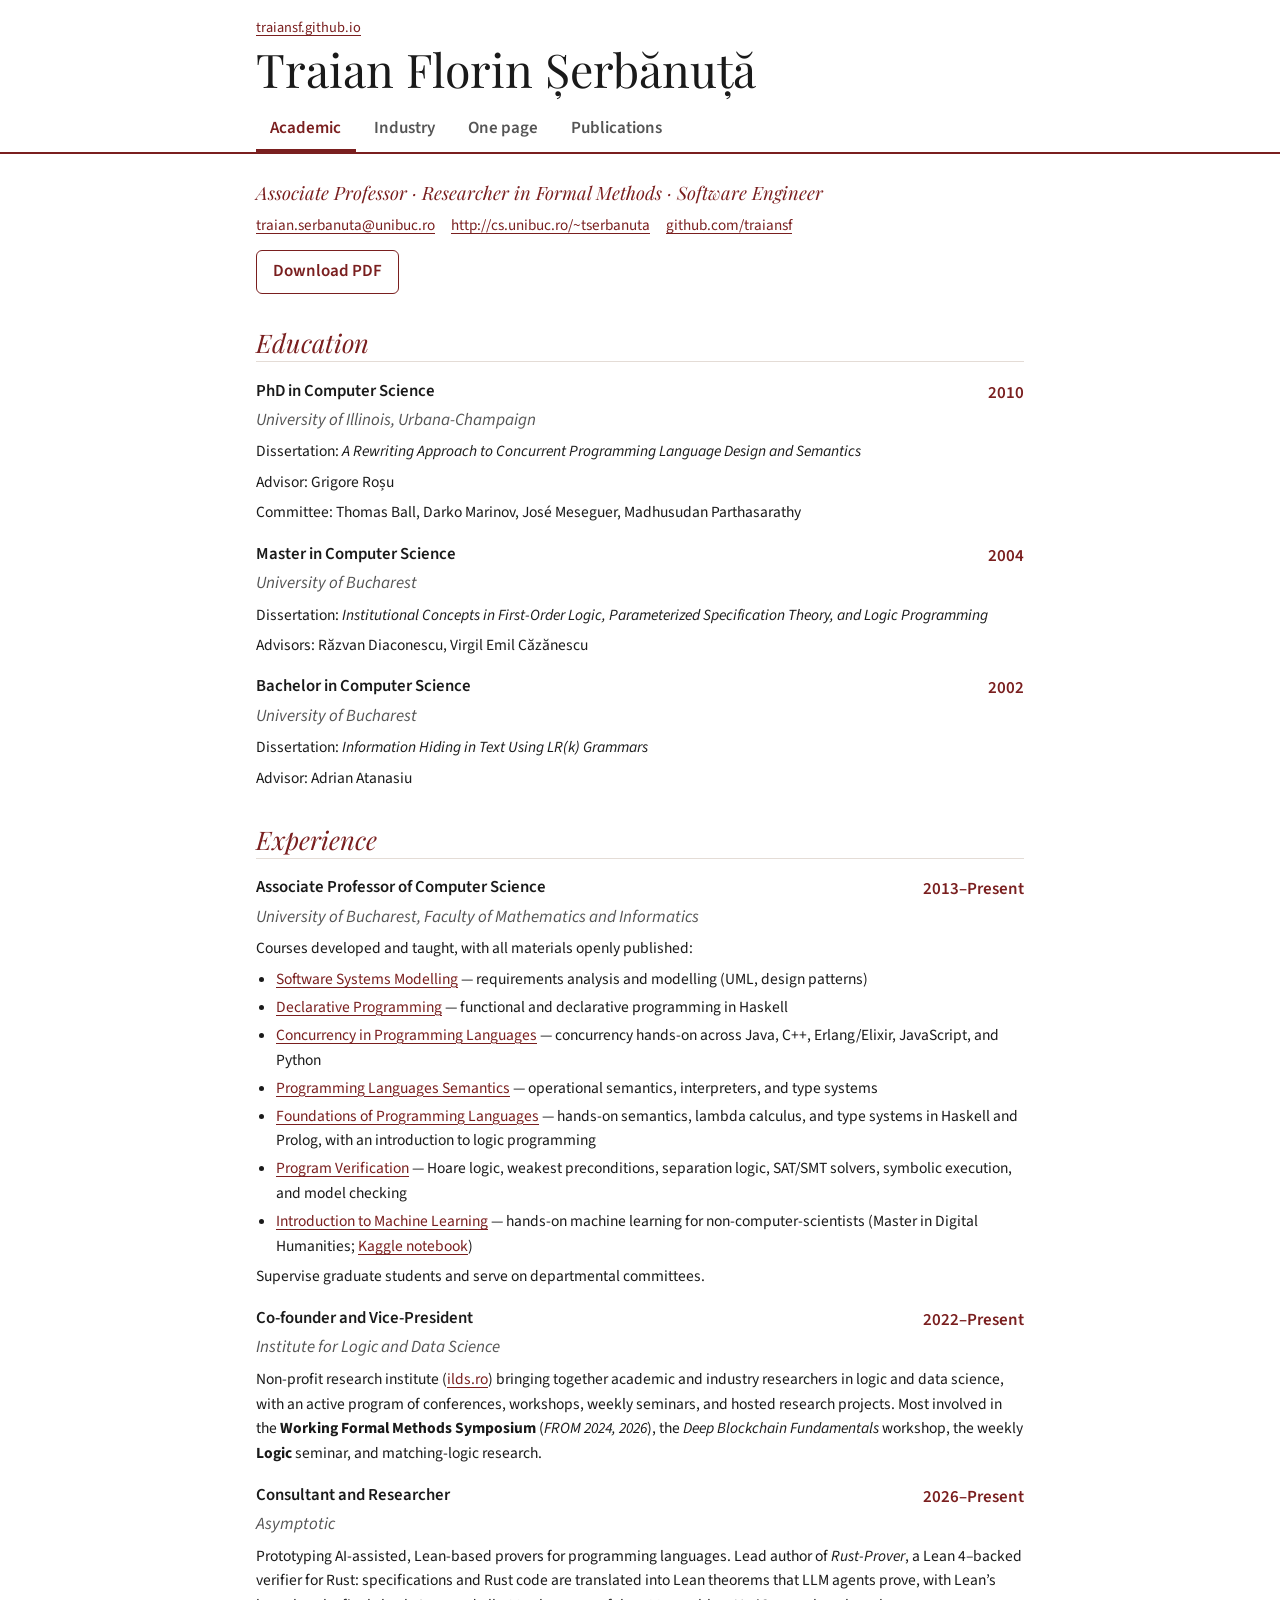
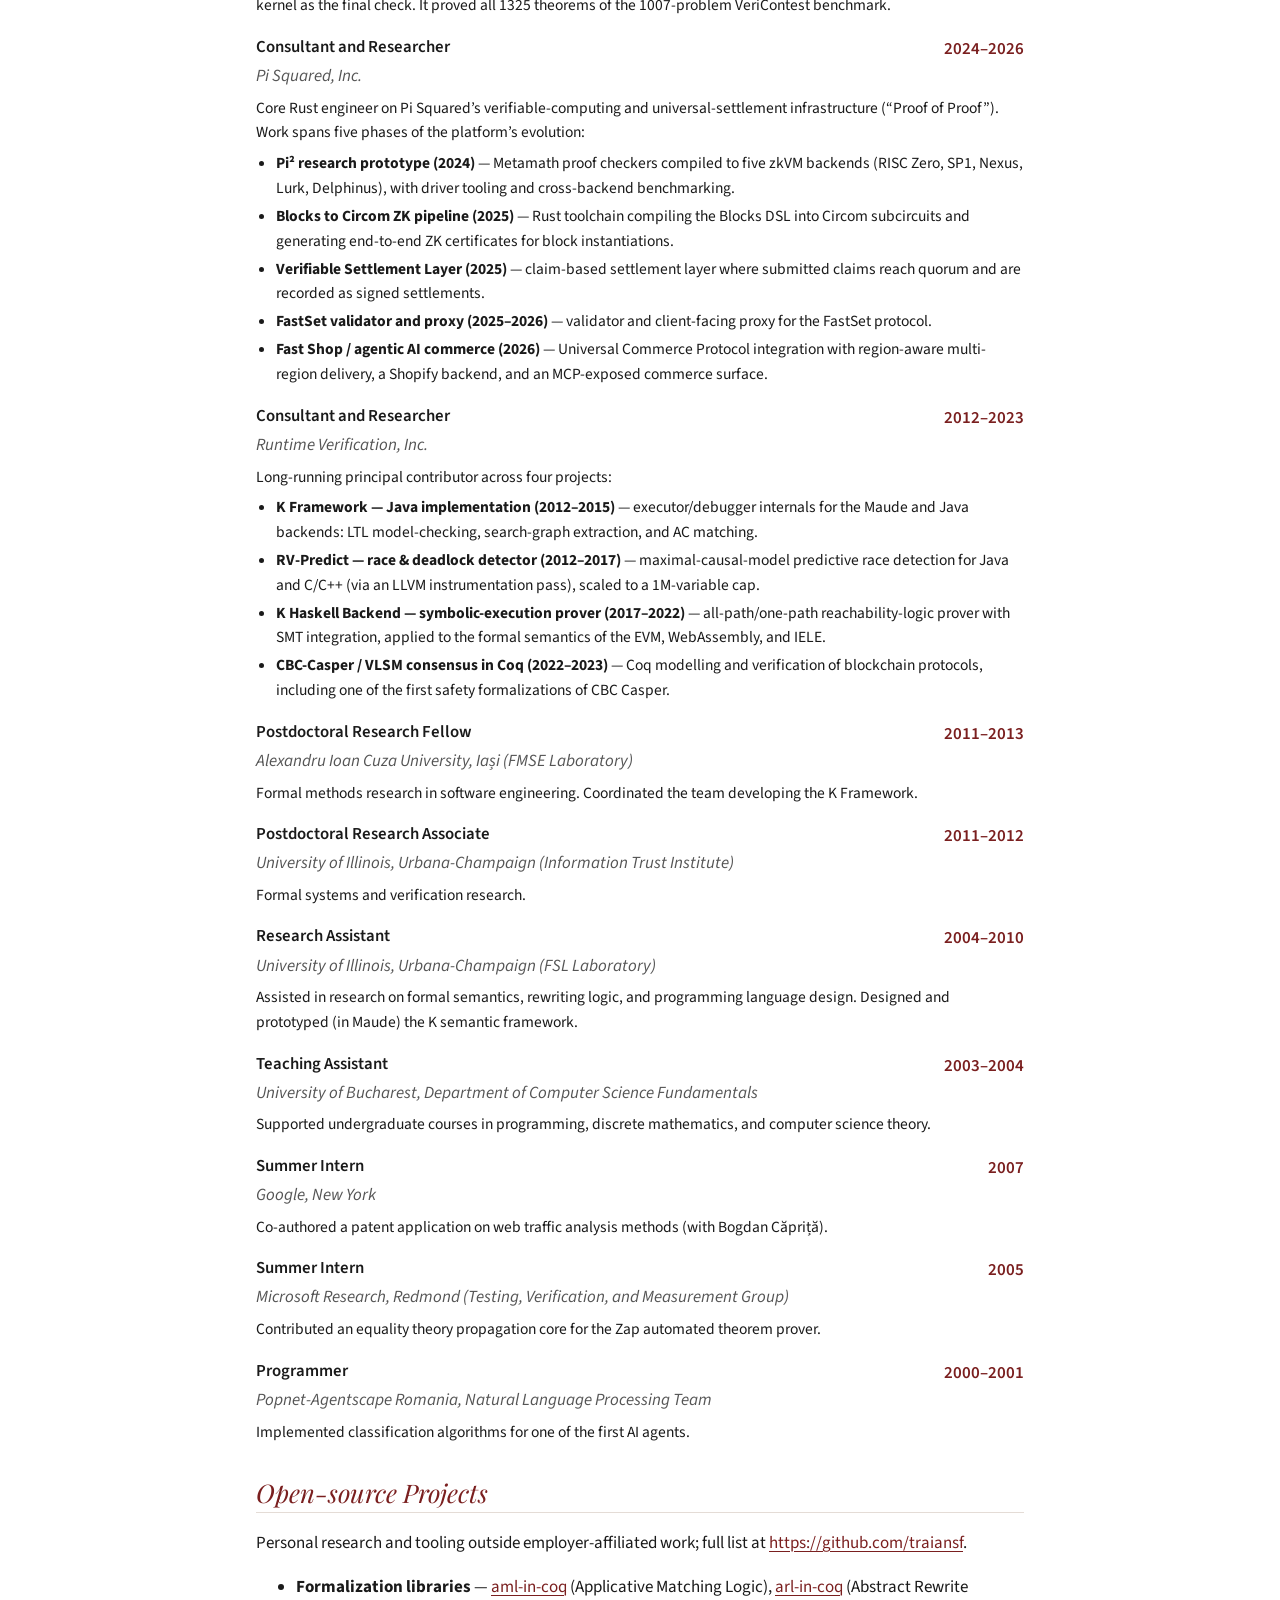
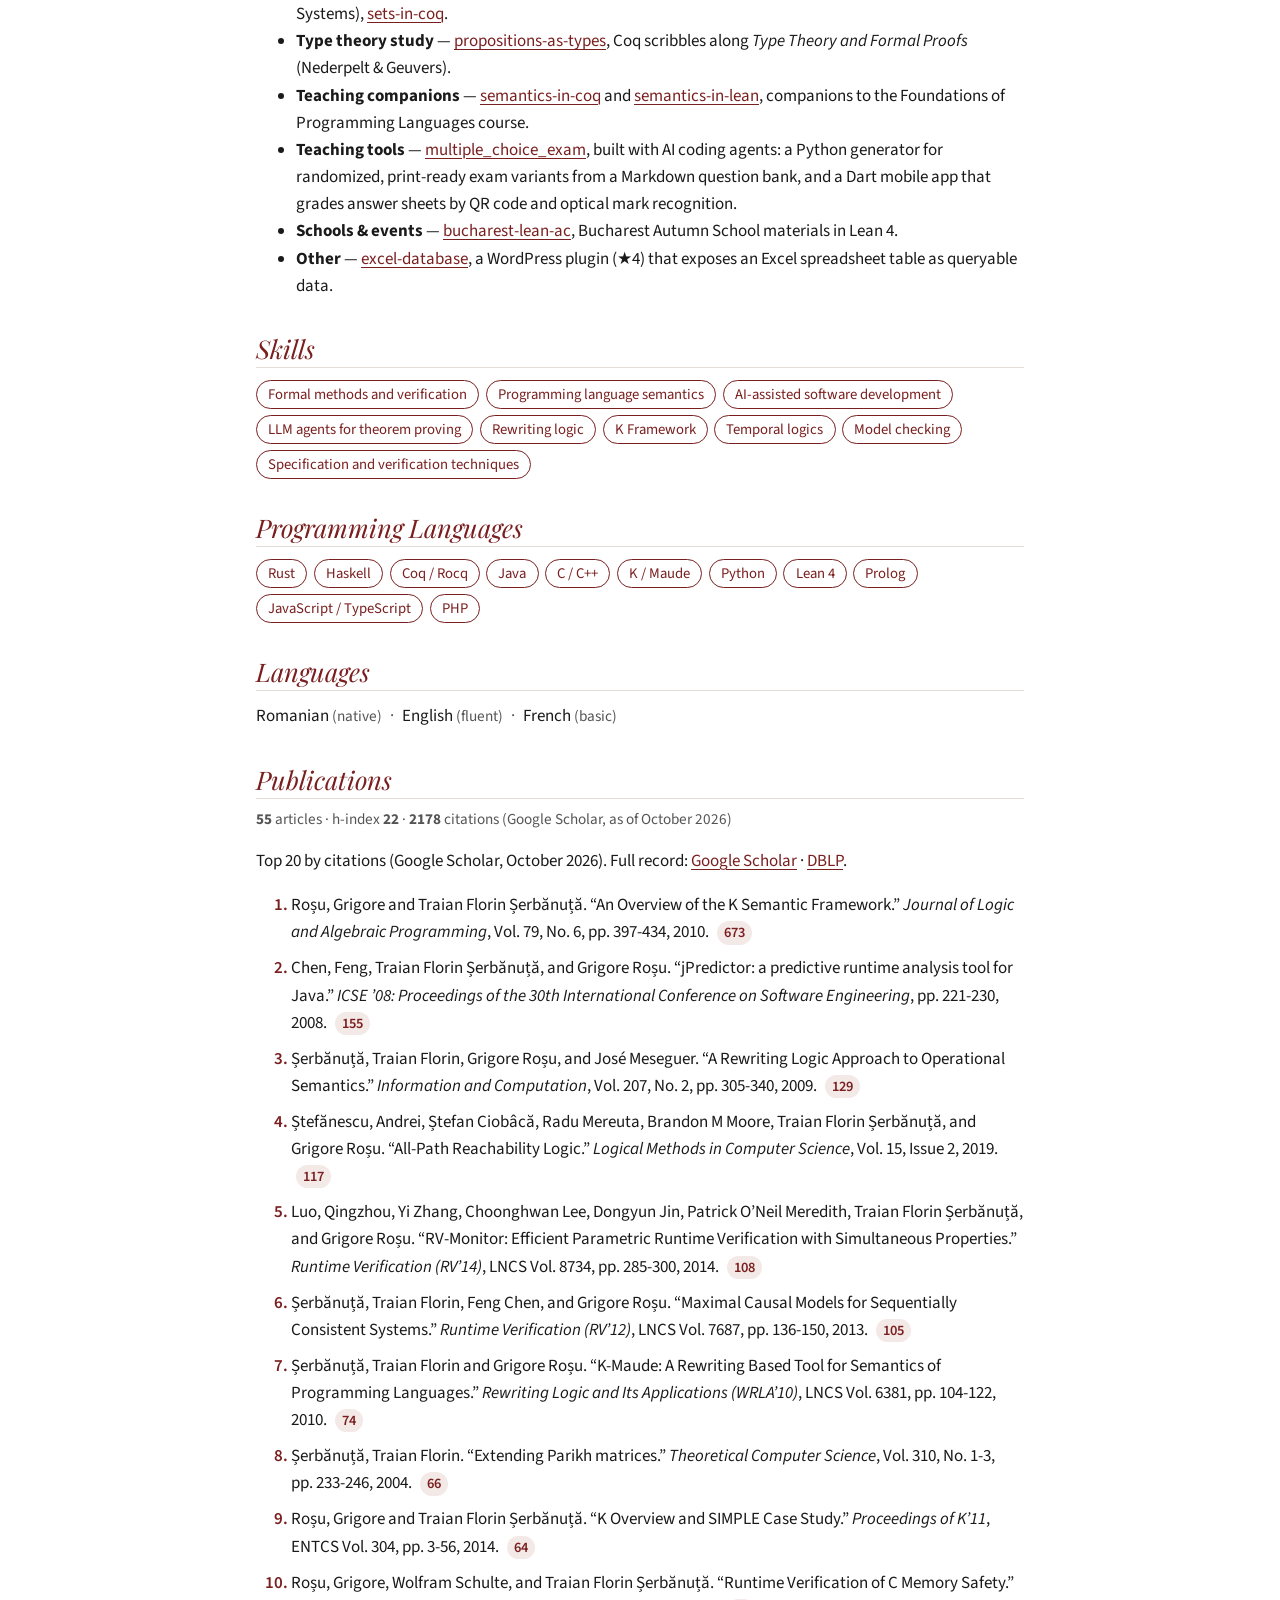
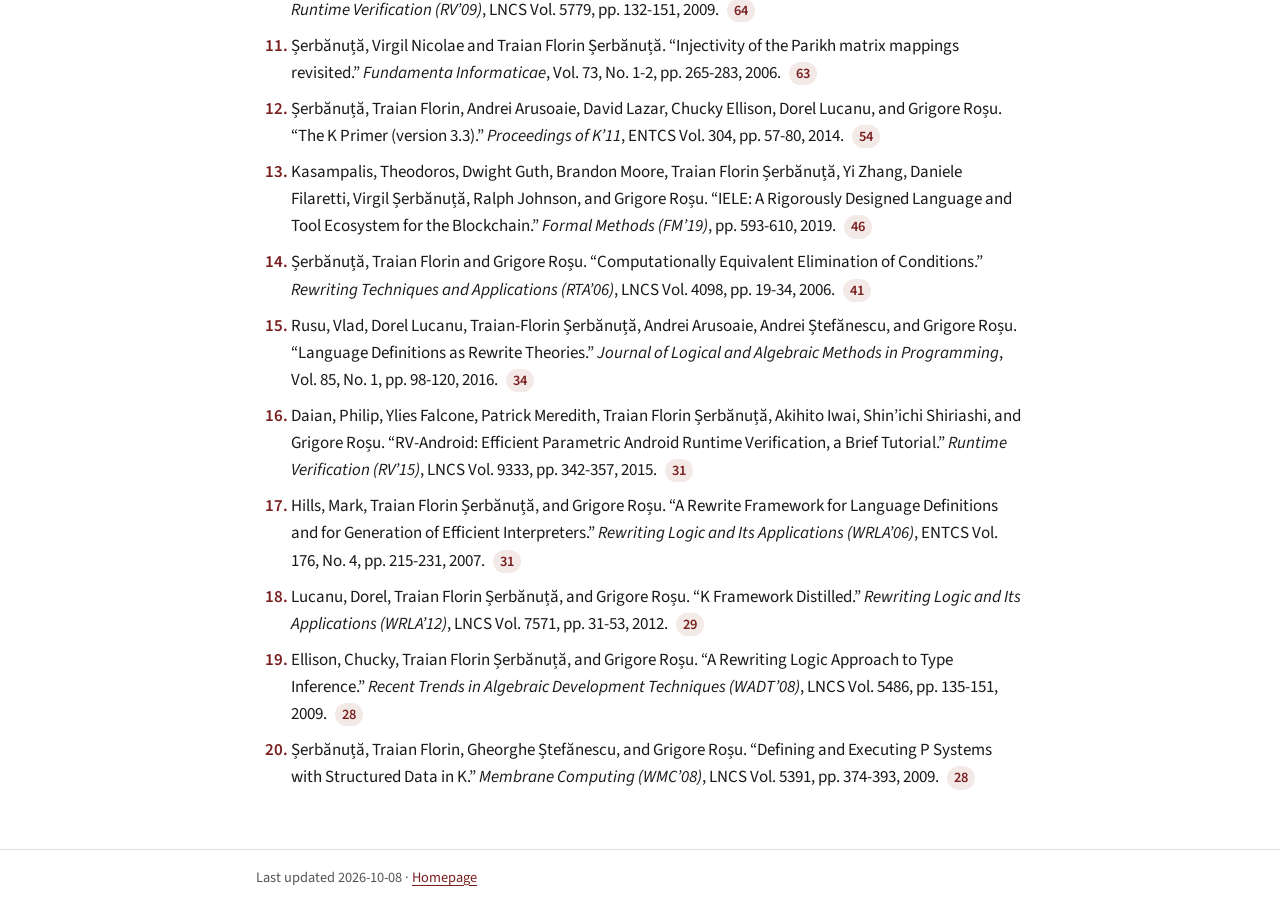
==== docs/index.html @ e4d18200 "Refresh CV, add publication list and tabbed web version Content (resume.md): - Add Asymptotic (2026-" ====
<!doctype html>
<html lang="en">
<head>
<meta charset="utf-8">
<meta name="viewport" content="width=device-width, initial-scale=1">
<meta name="color-scheme" content="light dark">
<meta name="theme-color" content="#7a1f1f" media="(prefers-color-scheme: light)">
<meta name="theme-color" content="#171313" media="(prefers-color-scheme: dark)">
<title>Traian Florin Șerbănuță — Curriculum Vitae</title>
<meta name="description" content="Curriculum vitae of Traian Florin
Șerbănuță: academic, industry and one-page versions, and the full list of publications.">
<meta name="author" content="Traian Florin Șerbănuță">
<link rel="canonical" href="https://traiansf.github.io/resume/">
<link rel="icon" href="/favicon.svg" type="image/svg+xml">
<link rel="icon" href="/favicon.ico" sizes="any">
<link rel="preconnect" href="https://fonts.googleapis.com">
<link rel="preconnect" href="https://fonts.gstatic.com" crossorigin>
<link rel="stylesheet" href="https://fonts.googleapis.com/css2?family=Playfair+Display:ital,wght@0,400;0,600;1,400&amp;family=Source+Sans+3:ital,wght@0,300;0,400;0,600;1,300;1,400&amp;display=swap">
<link rel="stylesheet" href="style.css">
<script src="tabs.js" defer></script>
</head>
<body>
<a class="skip-link" href="#main">Skip to main content</a>
<header class="site-header">
<div class="wrap">
<p class="home"><a href="/">traiansf.github.io</a></p>
<h1 class="name">Traian Florin Șerbănuță</h1>
<nav class="tabs" aria-label="CV versions">
<ul data-tabs>
<li><a id="tab-academic" href="#academic">Academic</a></li>
<li><a id="tab-industry" href="#industry">Industry</a></li>
<li><a id="tab-short" href="#short">One page</a></li>
<li><a id="tab-publications" href="#publications">Publications</a></li>
</ul>
</nav>
</div>
</header>
<main id="main" class="wrap" tabindex="-1">
<section class="panel" id="academic" aria-labelledby="tab-academic">
<div class="panel-head">
<p class="tagline">Associate Professor · Researcher in Formal Methods ·
Software Engineer</p>
<ul class="contact">
<li><a href="mailto:traian.serbanuta@unibuc.ro">traian.serbanuta@unibuc.ro</a></li>
<li><a href="http://cs.unibuc.ro/~tserbanuta">http://cs.unibuc.ro/~tserbanuta</a></li>
<li><a href="https://github.com/traiansf">github.com/traiansf</a></li>
</ul>
<p class="download"><a href="resume.pdf" download>Download PDF<span class="visually-hidden"> of the academic
CV</span></a></p>
</div>
<h2 id="academic-education">Education</h2>
<div class="cv-item">
<section id="academic-phd-in-computer-science" class="cv-head">
<h3>PhD in Computer Science</h3>
<div class="cv-org">
University of Illinois, Urbana-Champaign
</div>
<div class="cv-years">
2010
</div>
</section>
<div class="cv-detail">
<p>Dissertation: <em>A Rewriting Approach to Concurrent Programming
Language Design and Semantics</em></p>
<p>Advisor: Grigore Roșu</p>
<p>Committee: Thomas Ball, Darko Marinov, José Meseguer, Madhusudan
Parthasarathy</p>
</div>
</div>
<div class="cv-item">
<section id="academic-master-in-computer-science" class="cv-head">
<h3>Master in Computer Science</h3>
<div class="cv-org">
University of Bucharest
</div>
<div class="cv-years">
2004
</div>
</section>
<div class="cv-detail">
<p>Dissertation: <em>Institutional Concepts in First-Order Logic,
Parameterized Specification Theory, and Logic Programming</em></p>
<p>Advisors: Răzvan Diaconescu, Virgil Emil Căzănescu</p>
</div>
</div>
<div class="cv-item">
<section id="academic-bachelor-in-computer-science" class="cv-head">
<h3>Bachelor in Computer Science</h3>
<div class="cv-org">
University of Bucharest
</div>
<div class="cv-years">
2002
</div>
</section>
<div class="cv-detail">
<p>Dissertation: <em>Information Hiding in Text Using LR(k)
Grammars</em></p>
<p>Advisor: Adrian Atanasiu</p>
</div>
</div>
<h2 id="academic-experience">Experience</h2>
<div class="cv-item">
<section id="academic-associate-professor-of-computer-science"
class="cv-head">
<h3>Associate Professor of Computer Science</h3>
<div class="cv-org">
University of Bucharest, Faculty of Mathematics and Informatics
</div>
<div class="cv-years">
2013–Present
</div>
</section>
<div class="cv-detail">
<p>Courses developed and taught, with all materials openly
published:</p>
<ul>
<li><a href="https://traiansf.github.io/class/amss2026/">Software
Systems Modelling</a> — requirements analysis and modelling (UML, design
patterns)</li>
<li><a href="https://github.com/unibuc-cs/progdecl">Declarative
Programming</a> — functional and declarative programming in Haskell</li>
<li><a href="https://github.com/unibuc-cs/iclp">Concurrency in
Programming Languages</a> — concurrency hands-on across Java, C++,
Erlang/Elixir, JavaScript, and Python</li>
<li><a href="https://github.com/unibuc-cs/slp/tree/v2017">Programming
Languages Semantics</a> — operational semantics, interpreters, and type
systems</li>
<li><a href="https://github.com/unibuc-cs/flp">Foundations of
Programming Languages</a> — hands-on semantics, lambda calculus, and
type systems in Haskell and Prolog, with an introduction to logic
programming</li>
<li><a href="https://github.com/unibuc-cs/pv">Program Verification</a> —
Hoare logic, weakest preconditions, separation logic, SAT/SMT solvers,
symbolic execution, and model checking</li>
<li><a href="https://github.com/unibuc-cs/dh-ml">Introduction to Machine
Learning</a> — hands-on machine learning for non-computer-scientists
(Master in Digital Humanities; <a
href="https://www.kaggle.com/code/traiansf/introduction-to-machine-learning">Kaggle
notebook</a>)</li>
</ul>
<p>Supervise graduate students and serve on departmental committees.</p>
</div>
</div>
<div class="cv-item">
<section id="academic-co-founder-and-vice-president" class="cv-head">
<h3>Co-founder and Vice-President</h3>
<div class="cv-org">
Institute for Logic and Data Science
</div>
<div class="cv-years">
2022–Present
</div>
</section>
<div class="cv-detail">
<p>Non-profit research institute (<a href="https://ilds.ro">ilds.ro</a>)
bringing together academic and industry researchers in logic and data
science, with an active program of conferences, workshops, weekly
seminars, and hosted research projects. Most involved in the
<strong>Working Formal Methods Symposium</strong> (<em>FROM 2024,
2026</em>), the <em>Deep Blockchain Fundamentals</em> workshop, the
weekly <strong>Logic</strong> seminar, and matching-logic research.</p>
</div>
</div>
<div class="cv-item">
<section id="academic-consultant-and-researcher" class="cv-head">
<h3>Consultant and Researcher</h3>
<div class="cv-org">
Asymptotic
</div>
<div class="cv-years">
2026–Present
</div>
</section>
<div class="cv-detail">
<p>Prototyping AI-assisted, Lean-based provers for programming
languages. Lead author of <em>Rust-Prover</em>, a Lean 4–backed verifier
for Rust: specifications and Rust code are translated into Lean theorems
that LLM agents prove, with Lean’s kernel as the final check. It proved
all 1325 theorems of the 1007-problem VeriContest benchmark.</p>
</div>
</div>
<div class="cv-item">
<section id="academic-consultant-and-researcher-1" class="cv-head">
<h3>Consultant and Researcher</h3>
<div class="cv-org">
Pi Squared, Inc.
</div>
<div class="cv-years">
2024–2026
</div>
</section>
<div class="cv-detail">
<p>Core Rust engineer on Pi Squared’s verifiable-computing and
universal-settlement infrastructure (“Proof of Proof”). Work spans five
phases of the platform’s evolution:</p>
<ul>
<li><strong>Pi² research prototype (2024)</strong> — Metamath proof
checkers compiled to five zkVM backends (RISC Zero, SP1, Nexus, Lurk,
Delphinus), with driver tooling and cross-backend benchmarking.</li>
<li><strong>Blocks to Circom ZK pipeline (2025)</strong> — Rust
toolchain compiling the Blocks DSL into Circom subcircuits and
generating end-to-end ZK certificates for block instantiations.</li>
<li><strong>Verifiable Settlement Layer (2025)</strong> — claim-based
settlement layer where submitted claims reach quorum and are recorded as
signed settlements.</li>
<li><strong>FastSet validator and proxy (2025–2026)</strong> — validator
and client-facing proxy for the FastSet protocol.</li>
<li><strong>Fast Shop / agentic AI commerce (2026)</strong> — Universal
Commerce Protocol integration with region-aware multi-region delivery, a
Shopify backend, and an MCP-exposed commerce surface.</li>
</ul>
</div>
</div>
<div class="cv-item">
<section id="academic-consultant-and-researcher-2" class="cv-head">
<h3>Consultant and Researcher</h3>
<div class="cv-org">
Runtime Verification, Inc.
</div>
<div class="cv-years">
2012–2023
</div>
</section>
<div class="cv-detail">
<p>Long-running principal contributor across four projects:</p>
<ul>
<li><strong>K Framework — Java implementation (2012–2015)</strong> —
executor/debugger internals for the Maude and Java backends: LTL
model-checking, search-graph extraction, and AC matching.</li>
<li><strong>RV-Predict — race &amp; deadlock detector
(2012–2017)</strong> — maximal-causal-model predictive race detection
for Java and C/C++ (via an LLVM instrumentation pass), scaled to a
1M-variable cap.</li>
<li><strong>K Haskell Backend — symbolic-execution prover
(2017–2022)</strong> — all-path/one-path reachability-logic prover with
SMT integration, applied to the formal semantics of the EVM,
WebAssembly, and IELE.</li>
<li><strong>CBC-Casper / VLSM consensus in Coq (2022–2023)</strong> —
Coq modelling and verification of blockchain protocols, including one of
the first safety formalizations of CBC Casper.</li>
</ul>
</div>
</div>
<div class="cv-item">
<section id="academic-postdoctoral-research-fellow" class="cv-head">
<h3>Postdoctoral Research Fellow</h3>
<div class="cv-org">
Alexandru Ioan Cuza University, Iași (FMSE Laboratory)
</div>
<div class="cv-years">
2011–2013
</div>
</section>
<div class="cv-detail">
<p>Formal methods research in software engineering. Coordinated the team
developing the K Framework.</p>
</div>
</div>
<div class="cv-item">
<section id="academic-postdoctoral-research-associate" class="cv-head">
<h3>Postdoctoral Research Associate</h3>
<div class="cv-org">
University of Illinois, Urbana-Champaign (Information Trust Institute)
</div>
<div class="cv-years">
2011–2012
</div>
</section>
<div class="cv-detail">
<p>Formal systems and verification research.</p>
</div>
</div>
<div class="cv-item">
<section id="academic-research-assistant" class="cv-head">
<h3>Research Assistant</h3>
<div class="cv-org">
University of Illinois, Urbana-Champaign (FSL Laboratory)
</div>
<div class="cv-years">
2004–2010
</div>
</section>
<div class="cv-detail">
<p>Assisted in research on formal semantics, rewriting logic, and
programming language design. Designed and prototyped (in Maude) the K
semantic framework.</p>
</div>
</div>
<div class="cv-item">
<section id="academic-teaching-assistant" class="cv-head">
<h3>Teaching Assistant</h3>
<div class="cv-org">
University of Bucharest, Department of Computer Science Fundamentals
</div>
<div class="cv-years">
2003–2004
</div>
</section>
<div class="cv-detail">
<p>Supported undergraduate courses in programming, discrete mathematics,
and computer science theory.</p>
</div>
</div>
<div class="cv-item">
<section id="academic-summer-intern" class="cv-head">
<h3>Summer Intern</h3>
<div class="cv-org">
Google, New York
</div>
<div class="cv-years">
2007
</div>
</section>
<div class="cv-detail">
<p>Co-authored a patent application on web traffic analysis methods
(with Bogdan Căpriță).</p>
</div>
</div>
<div class="cv-item">
<section id="academic-summer-intern-1" class="cv-head">
<h3>Summer Intern</h3>
<div class="cv-org">
Microsoft Research, Redmond (Testing, Verification, and Measurement
Group)
</div>
<div class="cv-years">
2005
</div>
</section>
<div class="cv-detail">
<p>Contributed an equality theory propagation core for the Zap automated
theorem prover.</p>
</div>
</div>
<div class="cv-item">
<section id="academic-programmer" class="cv-head">
<h3>Programmer</h3>
<div class="cv-org">
Popnet-Agentscape Romania, Natural Language Processing Team
</div>
<div class="cv-years">
2000–2001
</div>
</section>
<div class="cv-detail">
<p>Implemented classification algorithms for one of the first AI
agents.</p>
</div>
</div>
<h2 id="academic-open-source-projects">Open-source Projects</h2>
<p>Personal research and tooling outside employer-affiliated work; full
list at <a href="https://github.com/traiansf"
class="uri">https://github.com/traiansf</a>.</p>
<ul>
<li><strong>Formalization libraries</strong> — <a
href="https://github.com/traiansf/aml-in-coq">aml-in-coq</a>
(Applicative Matching Logic), <a
href="https://github.com/traiansf/arl-in-coq">arl-in-coq</a> (Abstract
Rewrite Systems), <a
href="https://github.com/traiansf/sets-in-coq">sets-in-coq</a>.</li>
<li><strong>Type theory study</strong> — <a
href="https://github.com/traiansf/propositions-as-types">propositions-as-types</a>,
Coq scribbles along <em>Type Theory and Formal Proofs</em> (Nederpelt
&amp; Geuvers).</li>
<li><strong>Teaching companions</strong> — <a
href="https://github.com/traiansf/semantics-in-coq">semantics-in-coq</a>
and <a
href="https://github.com/traiansf/semantics-in-lean">semantics-in-lean</a>,
companions to the Foundations of Programming Languages course.</li>
<li><strong>Teaching tools</strong> — <a
href="https://github.com/traiansf/multiple_choice_exam">multiple_choice_exam</a>,
built with AI coding agents: a Python generator for randomized,
print-ready exam variants from a Markdown question bank, and a Dart
mobile app that grades answer sheets by QR code and optical mark
recognition.</li>
<li><strong>Schools &amp; events</strong> — <a
href="https://github.com/traiansf/bucharest-lean-ac">bucharest-lean-ac</a>,
Bucharest Autumn School materials in Lean 4.</li>
<li><strong>Other</strong> — <a
href="https://github.com/traiansf/excel-database">excel-database</a>, a
WordPress plugin (★4) that exposes an Excel spreadsheet table as
queryable data.</li>
</ul>
<h2 id="academic-skills">Skills</h2>
<div class="pills">
<ul>
<li>Formal methods and verification</li>
<li>Programming language semantics</li>
<li>AI-assisted software development</li>
<li>LLM agents for theorem proving</li>
<li>Rewriting logic</li>
<li>K Framework</li>
<li>Temporal logics</li>
<li>Model checking</li>
<li>Specification and verification techniques</li>
</ul>
</div>
<h2 id="academic-programming-languages">Programming Languages</h2>
<div class="pills">
<ul>
<li>Rust</li>
<li>Haskell</li>
<li>Coq / Rocq</li>
<li>Java</li>
<li>C / C++</li>
<li>K / Maude</li>
<li>Python</li>
<li>Lean 4</li>
<li>Prolog</li>
<li>JavaScript / TypeScript</li>
<li>PHP</li>
</ul>
</div>
<h2 id="academic-languages">Languages</h2>
<div class="inline-list">
<ul>
<li>Romanian <span class="qual">(native)</span></li>
<li>English <span class="qual">(fluent)</span></li>
<li>French <span class="qual">(basic)</span></li>
</ul>
</div>
<h2 id="academic-publications">Publications</h2>
<div class="section-stats">
<p><strong>55</strong> articles · h-index <strong>22</strong> ·
<strong>2178</strong> citations (Google Scholar, as of October 2026)</p>
</div>
<p>Top 20 by citations (Google Scholar, October 2026). Full record: <a
href="https://scholar.google.com/citations?user=QVLcUrcAAAAJ&amp;hl=en">Google
Scholar</a> · <a
href="https://dblp.org/pid/s/TFSerbanuta.html">DBLP</a>.</p>
<ol type="1">
<li><p>Roșu, Grigore and Traian Florin Șerbănuță. “An Overview of the K
Semantic Framework.” <em>Journal of Logic and Algebraic
Programming</em>, Vol. 79, No. 6, pp. 397-434, 2010.
<span class="cites"><span class="visually-hidden">cited by </span>673</span></p></li>
<li><p>Chen, Feng, Traian Florin Șerbănuță, and Grigore Roșu.
“jPredictor: a predictive runtime analysis tool for Java.” <em>ICSE ’08:
Proceedings of the 30th International Conference on Software
Engineering</em>, pp. 221-230, 2008.
<span class="cites"><span class="visually-hidden">cited by </span>155</span></p></li>
<li><p>Șerbănuță, Traian Florin, Grigore Roșu, and José Meseguer. “A
Rewriting Logic Approach to Operational Semantics.” <em>Information and
Computation</em>, Vol. 207, No. 2, pp. 305-340, 2009.
<span class="cites"><span class="visually-hidden">cited by </span>129</span></p></li>
<li><p>Ștefănescu, Andrei, Ștefan Ciobâcă, Radu Mereuta, Brandon M
Moore, Traian Florin Șerbănuță, and Grigore Roșu. “All-Path Reachability
Logic.” <em>Logical Methods in Computer Science</em>, Vol. 15, Issue 2,
2019.
<span class="cites"><span class="visually-hidden">cited by </span>117</span></p></li>
<li><p>Luo, Qingzhou, Yi Zhang, Choonghwan Lee, Dongyun Jin, Patrick
O’Neil Meredith, Traian Florin Șerbănuță, and Grigore Roșu. “RV-Monitor:
Efficient Parametric Runtime Verification with Simultaneous Properties.”
<em>Runtime Verification (RV’14)</em>, LNCS Vol. 8734, pp. 285-300,
2014.
<span class="cites"><span class="visually-hidden">cited by </span>108</span></p></li>
<li><p>Șerbănuță, Traian Florin, Feng Chen, and Grigore Roșu. “Maximal
Causal Models for Sequentially Consistent Systems.” <em>Runtime
Verification (RV’12)</em>, LNCS Vol. 7687, pp. 136-150, 2013.
<span class="cites"><span class="visually-hidden">cited by </span>105</span></p></li>
<li><p>Șerbănuță, Traian Florin and Grigore Roșu. “K-Maude: A Rewriting
Based Tool for Semantics of Programming Languages.” <em>Rewriting Logic
and Its Applications (WRLA’10)</em>, LNCS Vol. 6381, pp. 104-122, 2010.
<span class="cites"><span class="visually-hidden">cited by </span>74</span></p></li>
<li><p>Șerbănuță, Traian Florin. “Extending Parikh matrices.”
<em>Theoretical Computer Science</em>, Vol. 310, No. 1-3, pp. 233-246,
2004.
<span class="cites"><span class="visually-hidden">cited by </span>66</span></p></li>
<li><p>Roșu, Grigore and Traian Florin Șerbănuță. “K Overview and SIMPLE
Case Study.” <em>Proceedings of K’11</em>, ENTCS Vol. 304, pp. 3-56,
2014.
<span class="cites"><span class="visually-hidden">cited by </span>64</span></p></li>
<li><p>Roșu, Grigore, Wolfram Schulte, and Traian Florin Șerbănuță.
“Runtime Verification of C Memory Safety.” <em>Runtime Verification
(RV’09)</em>, LNCS Vol. 5779, pp. 132-151, 2009.
<span class="cites"><span class="visually-hidden">cited by </span>64</span></p></li>
<li><p>Șerbănuță, Virgil Nicolae and Traian Florin Șerbănuță.
“Injectivity of the Parikh matrix mappings revisited.” <em>Fundamenta
Informaticae</em>, Vol. 73, No. 1-2, pp. 265-283, 2006.
<span class="cites"><span class="visually-hidden">cited by </span>63</span></p></li>
<li><p>Șerbănuță, Traian Florin, Andrei Arusoaie, David Lazar, Chucky
Ellison, Dorel Lucanu, and Grigore Roșu. “The K Primer (version 3.3).”
<em>Proceedings of K’11</em>, ENTCS Vol. 304, pp. 57-80, 2014.
<span class="cites"><span class="visually-hidden">cited by </span>54</span></p></li>
<li><p>Kasampalis, Theodoros, Dwight Guth, Brandon Moore, Traian Florin
Șerbănuță, Yi Zhang, Daniele Filaretti, Virgil Șerbănuță, Ralph Johnson,
and Grigore Roșu. “IELE: A Rigorously Designed Language and Tool
Ecosystem for the Blockchain.” <em>Formal Methods (FM’19)</em>,
pp. 593-610, 2019.
<span class="cites"><span class="visually-hidden">cited by </span>46</span></p></li>
<li><p>Șerbănuță, Traian Florin and Grigore Roșu. “Computationally
Equivalent Elimination of Conditions.” <em>Rewriting Techniques and
Applications (RTA’06)</em>, LNCS Vol. 4098, pp. 19-34, 2006.
<span class="cites"><span class="visually-hidden">cited by </span>41</span></p></li>
<li><p>Rusu, Vlad, Dorel Lucanu, Traian-Florin Șerbănuță, Andrei
Arusoaie, Andrei Ștefănescu, and Grigore Roșu. “Language Definitions as
Rewrite Theories.” <em>Journal of Logical and Algebraic Methods in
Programming</em>, Vol. 85, No. 1, pp. 98-120, 2016.
<span class="cites"><span class="visually-hidden">cited by </span>34</span></p></li>
<li><p>Daian, Philip, Ylies Falcone, Patrick Meredith, Traian Florin
Șerbănuță, Akihito Iwai, Shin’ichi Shiriashi, and Grigore Roșu.
“RV-Android: Efficient Parametric Android Runtime Verification, a Brief
Tutorial.” <em>Runtime Verification (RV’15)</em>, LNCS Vol. 9333,
pp. 342-357, 2015.
<span class="cites"><span class="visually-hidden">cited by </span>31</span></p></li>
<li><p>Hills, Mark, Traian Florin Șerbănuță, and Grigore Roșu. “A
Rewrite Framework for Language Definitions and for Generation of
Efficient Interpreters.” <em>Rewriting Logic and Its Applications
(WRLA’06)</em>, ENTCS Vol. 176, No. 4, pp. 215-231, 2007.
<span class="cites"><span class="visually-hidden">cited by </span>31</span></p></li>
<li><p>Lucanu, Dorel, Traian Florin Șerbănuță, and Grigore Roșu. “K
Framework Distilled.” <em>Rewriting Logic and Its Applications
(WRLA’12)</em>, LNCS Vol. 7571, pp. 31-53, 2012.
<span class="cites"><span class="visually-hidden">cited by </span>29</span></p></li>
<li><p>Ellison, Chucky, Traian Florin Șerbănuță, and Grigore Roșu. “A
Rewriting Logic Approach to Type Inference.” <em>Recent Trends in
Algebraic Development Techniques (WADT’08)</em>, LNCS Vol. 5486,
pp. 135-151, 2009.
<span class="cites"><span class="visually-hidden">cited by </span>28</span></p></li>
<li><p>Șerbănuță, Traian Florin, Gheorghe Ștefănescu, and Grigore Roșu.
“Defining and Executing P Systems with Structured Data in K.”
<em>Membrane Computing (WMC’08)</em>, LNCS Vol. 5391, pp. 374-393, 2009.
<span class="cites"><span class="visually-hidden">cited by </span>28</span></p></li>
</ol>
</section>
<section class="panel" id="industry" aria-labelledby="tab-industry">
<div class="panel-head">
<p class="tagline">Formal Methods for Software Correctness ·
Verification Engineer · Associate Professor</p>
<ul class="contact">
<li><a href="mailto:traian.serbanuta@gmail.com">traian.serbanuta@gmail.com</a></li>
<li><a href="http://cs.unibuc.ro/~tserbanuta">http://cs.unibuc.ro/~tserbanuta</a></li>
<li><a href="https://github.com/traiansf">github.com/traiansf</a></li>
</ul>
<p class="download"><a href="resume-industry.pdf" download>Download PDF<span class="visually-hidden"> of the industry
CV</span></a></p>
</div>
<h2 id="industry-education">Education</h2>
<div class="cv-item">
<section id="industry-phd-in-computer-science" class="cv-head">
<h3>PhD in Computer Science</h3>
<div class="cv-org">
University of Illinois, Urbana-Champaign
</div>
<div class="cv-years">
2010
</div>
</section>
</div>
<div class="cv-item">
<section id="industry-master-in-computer-science" class="cv-head">
<h3>Master in Computer Science</h3>
<div class="cv-org">
University of Bucharest
</div>
<div class="cv-years">
2004
</div>
</section>
</div>
<div class="cv-item">
<section id="industry-bachelor-in-computer-science" class="cv-head">
<h3>Bachelor in Computer Science</h3>
<div class="cv-org">
University of Bucharest
</div>
<div class="cv-years">
2002
</div>
</section>
</div>
<h2 id="industry-experience">Experience</h2>
<div class="cv-item">
<section id="industry-associate-professor-of-computer-science"
class="cv-head">
<h3>Associate Professor of Computer Science</h3>
<div class="cv-org">
University of Bucharest, Faculty of Mathematics and Informatics
</div>
<div class="cv-years">
2013–Present
</div>
</section>
<div class="cv-detail">
<p>Designed and taught courses across software modelling, declarative
&amp; concurrent programming, programming-language semantics, program
verification, and machine learning — all course materials openly
published.</p>
<p>Supervise graduate students and serve on departmental committees.</p>
</div>
</div>
<div class="cv-item">
<section id="industry-consultant-and-researcher" class="cv-head">
<h3>Consultant and Researcher</h3>
<div class="cv-org">
Asymptotic
</div>
<div class="cv-years">
2026–Present
</div>
</section>
<div class="cv-detail">
<p>Prototyping AI-assisted, Lean-based provers for programming
languages. Lead author of <em>Rust-Prover</em>, a Lean 4–backed verifier
for Rust: specifications and Rust code are translated into Lean theorems
that LLM agents prove, with Lean’s kernel as the final check. It proved
all 1325 theorems of the 1007-problem VeriContest benchmark.</p>
</div>
</div>
<div class="cv-item">
<section id="industry-consultant-and-researcher-1" class="cv-head">
<h3>Consultant and Researcher</h3>
<div class="cv-org">
Pi Squared, Inc.
</div>
<div class="cv-years">
2024–2026
</div>
</section>
<div class="cv-detail">
<p>Core Rust engineer on Pi Squared’s verifiable-computing and
universal-settlement infrastructure (“Proof of Proof”). Work spans five
phases of the platform’s evolution:</p>
<ul>
<li><strong>Pi² research prototype (2024)</strong> — Metamath proof
checkers compiled to five zkVM backends (RISC Zero, SP1, Nexus, Lurk,
Delphinus), with driver tooling and cross-backend benchmarking.</li>
<li><strong>Blocks to Circom ZK pipeline (2025)</strong> — Rust
toolchain compiling the Blocks DSL into Circom subcircuits and
generating end-to-end ZK certificates for block instantiations.</li>
<li><strong>Verifiable Settlement Layer (2025)</strong> — claim-based
settlement layer where submitted claims reach quorum and are recorded as
signed settlements.</li>
<li><strong>FastSet validator and proxy (2025–2026)</strong> — validator
and client-facing proxy for the FastSet protocol.</li>
<li><strong>Fast Shop / agentic AI commerce (2026)</strong> — Universal
Commerce Protocol integration with region-aware multi-region delivery, a
Shopify backend, and an MCP-exposed commerce surface.</li>
</ul>
</div>
</div>
<div class="cv-item">
<section id="industry-consultant-and-researcher-2" class="cv-head">
<h3>Consultant and Researcher</h3>
<div class="cv-org">
Runtime Verification, Inc.
</div>
<div class="cv-years">
2012–2023
</div>
</section>
<div class="cv-detail">
<p>Long-running principal contributor across four projects:</p>
<ul>
<li><strong>K Framework — Java implementation (2012–2015)</strong> —
executor/debugger internals for the Maude and Java backends: LTL
model-checking, search-graph extraction, and AC matching.</li>
<li><strong>RV-Predict — race &amp; deadlock detector
(2012–2017)</strong> — maximal-causal-model predictive race detection
for Java and C/C++ (via an LLVM instrumentation pass), scaled to a
1M-variable cap.</li>
<li><strong>K Haskell Backend — symbolic-execution prover
(2017–2022)</strong> — all-path/one-path reachability-logic prover with
SMT integration, applied to the formal semantics of the EVM,
WebAssembly, and IELE.</li>
<li><strong>CBC-Casper / VLSM consensus in Coq (2022–2023)</strong> —
Coq modelling and verification of blockchain protocols, including one of
the first safety formalizations of CBC Casper.</li>
</ul>
</div>
</div>
<div class="cv-item">
<section id="industry-postdoctoral-research-fellow" class="cv-head">
<h3>Postdoctoral Research Fellow</h3>
<div class="cv-org">
Alexandru Ioan Cuza University, Iași (FMSE Laboratory)
</div>
<div class="cv-years">
2011–2013
</div>
</section>
</div>
<div class="cv-item">
<section id="industry-postdoctoral-research-associate" class="cv-head">
<h3>Postdoctoral Research Associate</h3>
<div class="cv-org">
University of Illinois, Urbana-Champaign (Information Trust Institute)
</div>
<div class="cv-years">
2011–2012
</div>
</section>
</div>
<div class="cv-item">
<section id="industry-research-assistant" class="cv-head">
<h3>Research Assistant</h3>
<div class="cv-org">
University of Illinois, Urbana-Champaign (FSL Laboratory)
</div>
<div class="cv-years">
2004–2010
</div>
</section>
</div>
<div class="cv-item">
<section id="industry-teaching-assistant" class="cv-head">
<h3>Teaching Assistant</h3>
<div class="cv-org">
University of Bucharest, Department of Computer Science Fundamentals
</div>
<div class="cv-years">
2003–2004
</div>
</section>
</div>
<div class="cv-item">
<section id="industry-summer-intern" class="cv-head">
<h3>Summer Intern</h3>
<div class="cv-org">
Google, New York
</div>
<div class="cv-years">
2007
</div>
</section>
</div>
<div class="cv-item">
<section id="industry-summer-intern-1" class="cv-head">
<h3>Summer Intern</h3>
<div class="cv-org">
Microsoft Research, Redmond (Testing, Verification, and Measurement
Group)
</div>
<div class="cv-years">
2005
</div>
</section>
</div>
<div class="cv-item">
<section id="industry-programmer" class="cv-head">
<h3>Programmer</h3>
<div class="cv-org">
Popnet-Agentscape Romania, Natural Language Processing Team
</div>
<div class="cv-years">
2000–2001
</div>
</section>
</div>
<h2 id="industry-open-source-projects">Open-source Projects</h2>
<p>Personal research and tooling outside employer-affiliated work; full
list at <a href="https://github.com/traiansf"
class="uri">https://github.com/traiansf</a>.</p>
<ul>
<li><strong>Formalization libraries</strong> — <a
href="https://github.com/traiansf/aml-in-coq">aml-in-coq</a>
(Applicative Matching Logic), <a
href="https://github.com/traiansf/arl-in-coq">arl-in-coq</a> (Abstract
Rewrite Systems), <a
href="https://github.com/traiansf/sets-in-coq">sets-in-coq</a>.</li>
<li><strong>Type theory study</strong> — <a
href="https://github.com/traiansf/propositions-as-types">propositions-as-types</a>,
Coq scribbles along <em>Type Theory and Formal Proofs</em> (Nederpelt
&amp; Geuvers).</li>
<li><strong>Teaching companions</strong> — <a
href="https://github.com/traiansf/semantics-in-coq">semantics-in-coq</a>
and <a
href="https://github.com/traiansf/semantics-in-lean">semantics-in-lean</a>,
companions to the Foundations of Programming Languages course.</li>
<li><strong>Teaching tools</strong> — <a
href="https://github.com/traiansf/multiple_choice_exam">multiple_choice_exam</a>,
built with AI coding agents: a Python generator for randomized,
print-ready exam variants from a Markdown question bank, and a Dart
mobile app that grades answer sheets by QR code and optical mark
recognition.</li>
<li><strong>Schools &amp; events</strong> — <a
href="https://github.com/traiansf/bucharest-lean-ac">bucharest-lean-ac</a>,
Bucharest Autumn School materials in Lean 4.</li>
<li><strong>Other</strong> — <a
href="https://github.com/traiansf/excel-database">excel-database</a>, a
WordPress plugin (★4) that exposes an Excel spreadsheet table as
queryable data.</li>
</ul>
<h2 id="industry-skills">Skills</h2>
<div class="pills">
<ul>
<li>Formal methods and verification</li>
<li>Programming language semantics</li>
<li>AI-assisted software development</li>
<li>LLM agents for theorem proving</li>
<li>Rewriting logic</li>
<li>K Framework</li>
<li>Temporal logics</li>
<li>Model checking</li>
<li>Specification and verification techniques</li>
</ul>
</div>
<h2 id="industry-programming-languages">Programming Languages</h2>
<div class="pills">
<ul>
<li>Rust</li>
<li>Haskell</li>
<li>Coq / Rocq</li>
<li>Java</li>
<li>C / C++</li>
<li>K / Maude</li>
<li>Python</li>
<li>Lean 4</li>
<li>Prolog</li>
<li>JavaScript / TypeScript</li>
<li>PHP</li>
</ul>
</div>
<h2 id="industry-languages">Languages</h2>
<div class="inline-list">
<ul>
<li>Romanian <span class="qual">(native)</span></li>
<li>English <span class="qual">(fluent)</span></li>
<li>French <span class="qual">(basic)</span></li>
</ul>
</div>
<h2 id="industry-publications">Publications</h2>
<div class="section-stats">
<p><strong>55</strong> articles · h-index <strong>22</strong> ·
<strong>2178</strong> citations (Google Scholar, as of October 2026)</p>
</div>
</section>
<section class="panel" id="short" aria-labelledby="tab-short">
<div class="panel-head">
<p class="tagline">Associate Professor · Researcher in Formal Methods ·
Software Engineer</p>
<ul class="contact">
<li><a href="mailto:traian.serbanuta@gmail.com">traian.serbanuta@gmail.com</a></li>
<li><a href="http://cs.unibuc.ro/~tserbanuta">http://cs.unibuc.ro/~tserbanuta</a></li>
<li><a href="https://github.com/traiansf">github.com/traiansf</a></li>
</ul>
<p class="download"><a href="resume-short.pdf" download>Download PDF<span class="visually-hidden"> of the one-page
CV</span></a></p>
</div>
<h2 id="short-education">Education</h2>
<div class="cv-item">
<section id="short-phd-in-computer-science" class="cv-head">
<h3>PhD in Computer Science</h3>
<div class="cv-org">
University of Illinois, Urbana-Champaign
</div>
<div class="cv-years">
2010
</div>
</section>
</div>
<div class="cv-item">
<section id="short-master-in-computer-science" class="cv-head">
<h3>Master in Computer Science</h3>
<div class="cv-org">
University of Bucharest
</div>
<div class="cv-years">
2004
</div>
</section>
</div>
<div class="cv-item">
<section id="short-bachelor-in-computer-science" class="cv-head">
<h3>Bachelor in Computer Science</h3>
<div class="cv-org">
University of Bucharest
</div>
<div class="cv-years">
2002
</div>
</section>
</div>
<h2 id="short-experience">Experience</h2>
<div class="cv-item">
<section id="short-associate-professor-of-computer-science"
class="cv-head">
<h3>Associate Professor of Computer Science</h3>
<div class="cv-org">
University of Bucharest, Faculty of Mathematics and Informatics
</div>
<div class="cv-years">
2013–Present
</div>
</section>
</div>
<div class="cv-item">
<section id="short-co-founder-and-vice-president" class="cv-head">
<h3>Co-founder and Vice-President</h3>
<div class="cv-org">
Institute for Logic and Data Science
</div>
<div class="cv-years">
2022–Present
</div>
</section>
</div>
<div class="cv-item">
<section id="short-consultant-and-researcher" class="cv-head">
<h3>Consultant and Researcher</h3>
<div class="cv-org">
Asymptotic
</div>
<div class="cv-years">
2026–Present
</div>
</section>
</div>
<div class="cv-item">
<section id="short-consultant-and-researcher-1" class="cv-head">
<h3>Consultant and Researcher</h3>
<div class="cv-org">
Pi Squared, Inc.
</div>
<div class="cv-years">
2024–2026
</div>
</section>
</div>
<div class="cv-item">
<section id="short-consultant-and-researcher-2" class="cv-head">
<h3>Consultant and Researcher</h3>
<div class="cv-org">
Runtime Verification, Inc.
</div>
<div class="cv-years">
2012–2023
</div>
</section>
</div>
<div class="cv-item">
<section id="short-postdoctoral-research-associate" class="cv-head">
<h3>Postdoctoral Research Associate</h3>
<div class="cv-org">
University of Illinois, Urbana-Champaign (Information Trust Institute)
</div>
<div class="cv-years">
2011–2012
</div>
</section>
</div>
<div class="cv-item">
<section id="short-research-assistant" class="cv-head">
<h3>Research Assistant</h3>
<div class="cv-org">
University of Illinois, Urbana-Champaign (FSL Laboratory)
</div>
<div class="cv-years">
2004–2010
</div>
</section>
</div>
<div class="cv-item">
<section id="short-summer-intern" class="cv-head">
<h3>Summer Intern</h3>
<div class="cv-org">
Google, New York
</div>
<div class="cv-years">
2007
</div>
</section>
</div>
<div class="cv-item">
<section id="short-summer-intern-1" class="cv-head">
<h3>Summer Intern</h3>
<div class="cv-org">
Microsoft Research, Redmond (Testing, Verification, and Measurement
Group)
</div>
<div class="cv-years">
2005
</div>
</section>
</div>
<h2 id="short-skills">Skills</h2>
<div class="pills">
<ul>
<li>Formal methods and verification</li>
<li>Programming language semantics</li>
<li>AI-assisted software development</li>
</ul>
</div>
<h2 id="short-programming-languages">Programming Languages</h2>
<div class="pills">
<ul>
<li>Rust</li>
<li>Haskell</li>
<li>Coq / Rocq</li>
<li>Java</li>
<li>C / C++</li>
</ul>
</div>
<h2 id="short-languages">Languages</h2>
<div class="inline-list">
<ul>
<li>Romanian <span class="qual">(native)</span></li>
<li>English <span class="qual">(fluent)</span></li>
<li>French <span class="qual">(basic)</span></li>
</ul>
</div>
<h2 id="short-publications">Publications</h2>
<div class="section-stats">
<p><strong>55</strong> articles · h-index <strong>22</strong> ·
<strong>2178</strong> citations (Google Scholar, as of October 2026)</p>
</div>
</section>
<section class="panel" id="publications" aria-labelledby="tab-publications">
<div class="panel-head">
<p class="tagline">List of Publications</p>
<ul class="contact">
<li><a href="mailto:traian.serbanuta@unibuc.ro">traian.serbanuta@unibuc.ro</a></li>
<li><a href="http://cs.unibuc.ro/~tserbanuta">http://cs.unibuc.ro/~tserbanuta</a></li>
<li><a href="https://github.com/traiansf">github.com/traiansf</a></li>
</ul>
<p class="download"><a href="publications.pdf" download>Download PDF<span class="visually-hidden"> of the list
of publications</span></a></p>
</div>
<h2 id="pubs-publications">Publications</h2>
<div class="section-stats">
<p><strong>55</strong> articles · h-index <strong>22</strong> ·
<strong>2178</strong> citations (Google Scholar, as of October 2026)</p>
</div>
<p>Reverse chronological within each category. Citation counts are from
<a
href="https://scholar.google.com/citations?user=QVLcUrcAAAAJ&amp;hl=en">Google
Scholar</a> (October 2026); see also <a
href="https://dblp.org/pid/s/TFSerbanuta.html">DBLP</a>.</p>
<h3 id="pubs-journal-articles">Journal Articles</h3>
<ol type="1">
<li><p>Leuștean, Ioana, Natalia Moangă, and Traian Florin Șerbănuță.
“Many-sorted hybrid modal languages.” <em>Journal of Logical and
Algebraic Methods in Programming</em>, Vol. 120, 100644, 2021.
<span class="cites"><span class="visually-hidden">cited by </span>3</span></p></li>
<li><p>Leuștean, Ioana, Natalia Moangă, and Traian Florin Șerbănuță. “A
many-sorted polyadic modal logic.” <em>Fundamenta Informaticae</em>,
Vol. 173, No. 2-3, pp. 191-215, 2020.
<span class="cites"><span class="visually-hidden">cited by </span>12</span></p></li>
<li><p>Ștefănescu, Andrei, Ștefan Ciobâcă, Radu Mereuta, Brandon M
Moore, Traian Florin Șerbănuță, and Grigore Roșu. “All-Path Reachability
Logic.” <em>Logical Methods in Computer Science</em>, Vol. 15, Issue 2,
2019.
<span class="cites"><span class="visually-hidden">cited by </span>117</span></p></li>
<li><p>Arusoaie, Andrei, Ștefan Ciobâcă, Dorel Lucanu, Grigore Roșu,
Vlad Rusu, and Traian-Florin Șerbănuță. “Program Logics and Their
Applications.” <em>Revue Roumaine de Mathématiques Pures et
Appliquées</em>, Vol. 62, No. 1, pp. 137-154, 2017.</p></li>
<li><p>Rusu, Vlad, Dorel Lucanu, Traian-Florin Șerbănuță, Andrei
Arusoaie, Andrei Ștefănescu, and Grigore Roșu. “Language Definitions as
Rewrite Theories.” <em>Journal of Logical and Algebraic Methods in
Programming</em>, Vol. 85, No. 1, pp. 98-120, 2016.
<span class="cites"><span class="visually-hidden">cited by </span>34</span></p></li>
<li><p>Frei, Regina, Traian Florin Șerbănuță, and Giovanna Di Marzo
Serugendo. “Self-organising assembly systems formally specified in
Maude.” <em>Journal of Ambient Intelligence and Humanized
Computing</em>, Vol. 5, No. 4, pp. 491-510, 2014.
<span class="cites"><span class="visually-hidden">cited by </span>12</span></p></li>
<li><p>Frei, Regina, Giovanna Di Marzo Serugendo, and Traian Florin
Șerbănuță. “Ambient intelligence in self-organising assembly systems
using the chemical reaction model.” <em>Journal of Ambient Intelligence
and Humanized Computing</em>, Vol. 1, No. 3, pp. 163-184, 2010.
<span class="cites"><span class="visually-hidden">cited by </span>26</span></p></li>
<li><p>Roșu, Grigore and Traian Florin Șerbănuță. “An Overview of the K
Semantic Framework.” <em>Journal of Logic and Algebraic
Programming</em>, Vol. 79, No. 6, pp. 397-434, 2010.
<span class="cites"><span class="visually-hidden">cited by </span>673</span></p></li>
<li><p>Chira, Camelia, Traian Florin Șerbănuță, and Gheorghe Ștefănescu.
“P systems with control nuclei: The concept.” <em>Journal of Logic and
Algebraic Programming</em>, Vol. 79, No. 6, pp. 326-333, 2010.
<span class="cites"><span class="visually-hidden">cited by </span>9</span></p></li>
<li><p>Popescu, Andrei, Traian Florin Șerbănuță, and Grigore Roșu. “A
Semantic Approach to Interpolation.” <em>Theoretical Computer
Science</em>, Vol. 410, No. 12-13, pp. 1109-1128, 2009.
<span class="cites"><span class="visually-hidden">cited by </span>20</span></p></li>
<li><p>Șerbănuță, Traian Florin, Grigore Roșu, and José Meseguer. “A
Rewriting Logic Approach to Operational Semantics.” <em>Information and
Computation</em>, Vol. 207, No. 2, pp. 305-340, 2009.
<span class="cites"><span class="visually-hidden">cited by </span>129</span></p></li>
<li><p>Șerbănuță, Virgil Nicolae and Traian Florin Șerbănuță.
“Injectivity of the Parikh matrix mappings revisited.” <em>Fundamenta
Informaticae</em>, Vol. 73, No. 1-2, pp. 265-283, 2006.
<span class="cites"><span class="visually-hidden">cited by </span>63</span></p></li>
<li><p>Șerbănuță, Traian Florin. “Extending Parikh matrices.”
<em>Theoretical Computer Science</em>, Vol. 310, No. 1-3, pp. 233-246,
2004.
<span class="cites"><span class="visually-hidden">cited by </span>66</span></p></li>
</ol>
<h3 id="pubs-conference-and-workshop-papers">Conference and Workshop
Papers</h3>
<ol type="1">
<li><p>Tušil, Jan, Traian Florin Șerbănuță, and Jan Obdržálek.
“Cartesian Reachability Logic: A Language-parametric Logic for Verifying
k-Safety Properties.” <em>Logic for Programming, Artificial Intelligence
and Reasoning (LPAR 2023)</em>, pp. 405-456, 2023.
<span class="cites"><span class="visually-hidden">cited by </span>1</span></p></li>
<li><p>Trufaș, Dafina, Ioan Teodorescu, Denisa Diaconescu, Traian Florin
Șerbănuță, and Vlad Zamfir. “Asynchronous Muddy Children Puzzle (work in
progress).” <em>Working Formal Methods Symposium (FROM 2023)</em>, EPTCS
Vol. 389, pp. 152-166, 2023.</p></li>
<li><p>Li, Elaine, Traian Florin Șerbănuță, Denisa Diaconescu, Vlad
Zamfir, and Grigore Roșu. “Formalizing Correct-by-Construction Casper in
Coq.” <em>IEEE International Conference on Blockchain and Cryptocurrency
(ICBC 2020)</em>, pp. 1-3, 2020.
<span class="cites"><span class="visually-hidden">cited by </span>19</span></p></li>
<li><p>Leuștean, Ioana, Natalia Moangă, and Traian Florin Șerbănuță.
“From Hybrid Modal Logic to Matching Logic and Back.” <em>Working Formal
Methods Symposium (FROM 2019)</em>, EPTCS Vol. 303, pp. 16-31, 2019.
<span class="cites"><span class="visually-hidden">cited by </span>3</span></p></li>
<li><p>Leuștean, Ioana, Natalia Moangă, and Traian Florin Șerbănuță.
“Operational Semantics and Program Verification Using Many-Sorted Hybrid
Modal Logic.” <em>Automated Reasoning with Analytic Tableaux and Related
Methods (TABLEAUX’19)</em>, 2019.
<span class="cites"><span class="visually-hidden">cited by </span>10</span></p></li>
<li><p>Kasampalis, Theodoros, Dwight Guth, Brandon Moore, Traian Florin
Șerbănuță, Yi Zhang, Daniele Filaretti, Virgil Șerbănuță, Ralph Johnson,
and Grigore Roșu. “IELE: A Rigorously Designed Language and Tool
Ecosystem for the Blockchain.” <em>Formal Methods (FM’19)</em>,
pp. 593-610, 2019.
<span class="cites"><span class="visually-hidden">cited by </span>46</span></p></li>
<li><p>Roșu, Grigore and Traian Florin Șerbănuță. “Matching Logic:
Syntax and Semantics.” <em>Working Formal Methods Symposium (FROM
2017)</em>, 2017.</p></li>
<li><p>Daian, Philip, Dwight Guth, Chris Hathhorn, Yilong Li, Edgar Pek,
Manasvi Saxena, Traian Florin Șerbănuță, and Grigore Roșu. “Runtime
Verification at Work: A Tutorial.” <em>Runtime Verification
(RV’16)</em>, pp. 46-67, 2016.
<span class="cites"><span class="visually-hidden">cited by </span>12</span></p></li>
<li><p>Șerbănuță, Traian Florin and Liviu P. Dinu. “Maximally Parallel
Contextual String Rewriting.” <em>Rewriting Logic and Its Applications
(WRLA’16)</em>, pp. 152-166, 2016.</p></li>
<li><p>Daian, Philip, Ylies Falcone, Patrick Meredith, Traian Florin
Șerbănuță, Akihito Iwai, Shin’ichi Shiriashi, and Grigore Roșu.
“RV-Android: Efficient Parametric Android Runtime Verification, a Brief
Tutorial.” <em>Runtime Verification (RV’15)</em>, LNCS Vol. 9333,
pp. 342-357, 2015.
<span class="cites"><span class="visually-hidden">cited by </span>31</span></p></li>
<li><p>Chiriță, Claudia Elena and Traian Florin Șerbănuță. “An
Institutional Foundation for the K Semantic Framework.” <em>Recent
Trends in Algebraic Development Techniques (WADT’14)</em>, LNCS Vol.
9463, pp. 9-29, 2015.
<span class="cites"><span class="visually-hidden">cited by </span>4</span></p></li>
<li><p>Luo, Qingzhou, Yi Zhang, Choonghwan Lee, Dongyun Jin, Patrick
O’Neil Meredith, Traian Florin Șerbănuță, and Grigore Roșu. “RV-Monitor:
Efficient Parametric Runtime Verification with Simultaneous Properties.”
<em>Runtime Verification (RV’14)</em>, LNCS Vol. 8734, pp. 285-300,
2014.
<span class="cites"><span class="visually-hidden">cited by </span>108</span></p></li>
<li><p>Ștefănescu, Andrei, Ștefan Ciobâcă, Radu Mereuta, Brandon M
Moore, Traian Florin Șerbănuță, and Grigore Roșu. “All-Path Reachability
Logic.” <em>Rewriting and Typed Lambda Calculi (RTA-TLCA’14)</em>, LNCS
Vol. 8560, pp. 425-440, 2014.</p></li>
<li><p>Arusoaie, Andrei, Dorel Lucanu, Vlad Rusu, Traian-Florin
Șerbănuță, Andrei Ștefănescu, and Grigore Roșu. “Language Definitions as
Rewrite Theories.” <em>Rewriting Logic and Its Applications
(WRLA’14)</em>, LNCS, pp. 97-112, 2014.</p></li>
<li><p>Roșu, Grigore and Traian Florin Șerbănuță. “K Overview and SIMPLE
Case Study.” <em>Proceedings of K’11</em>, ENTCS Vol. 304, pp. 3-56,
2014.
<span class="cites"><span class="visually-hidden">cited by </span>64</span></p></li>
<li><p>Șerbănuță, Traian Florin, Andrei Arusoaie, David Lazar, Chucky
Ellison, Dorel Lucanu, and Grigore Roșu. “The K Primer (version 3.3).”
<em>Proceedings of K’11</em>, ENTCS Vol. 304, pp. 57-80, 2014.
<span class="cites"><span class="visually-hidden">cited by </span>54</span></p></li>
<li><p>Șerbănuță, Traian Florin. “Rewriting Semantics and Analysis of
Concurrency Features for a C-like Language.” <em>Proceedings of
K’11</em>, ENTCS Vol. 304, pp. 167-182, 2014.
<span class="cites"><span class="visually-hidden">cited by </span>2</span></p></li>
<li><p>Șerbănuță, Traian Florin, Feng Chen, and Grigore Roșu. “Maximal
Causal Models for Sequentially Consistent Systems.” <em>Runtime
Verification (RV’12)</em>, LNCS Vol. 7687, pp. 136-150, 2013.
<span class="cites"><span class="visually-hidden">cited by </span>105</span></p></li>
<li><p>Șerbănuță, Traian Florin. “Programming Language Semantics using K
— true concurrency through term graph rewriting.” EPTCS Vol. 110, p. 2,
2013.</p></li>
<li><p>Șerbănuță, Traian Florin and Grigore Roșu. “A Truly Concurrent
Semantics for the K Framework Based on Graph Transformations.” <em>Graph
Transformations (ICGT’12)</em>, LNCS Vol. 7562, pp. 294-310, 2012.
<span class="cites"><span class="visually-hidden">cited by </span>16</span></p></li>
<li><p>Lazar, David, Andrei Arusoaie, Traian Florin Șerbănuță, Chucky
Ellison, Radu Mereuta, Dorel Lucanu, and Grigore Roșu. “Executing Formal
Semantics with the K Tool.” <em>Formal Methods (FM’12)</em>, LNCS Vol.
7436, pp. 267-271, 2012.
<span class="cites"><span class="visually-hidden">cited by </span>21</span></p></li>
<li><p>Lucanu, Dorel, Traian Florin Șerbănuță, and Grigore Roșu. “K
Framework Distilled.” <em>Rewriting Logic and Its Applications
(WRLA’12)</em>, LNCS Vol. 7571, pp. 31-53, 2012.
<span class="cites"><span class="visually-hidden">cited by </span>29</span></p></li>
<li><p>Arusoaie, Andrei, Traian Florin Șerbănuță, Chucky Ellison, and
Grigore Roșu. “Making Maude Definitions More Interactive.” <em>Rewriting
Logic and Its Applications (WRLA’12)</em>, LNCS Vol. 7571, pp. 83-98,
2012.
<span class="cites"><span class="visually-hidden">cited by </span>4</span></p></li>
<li><p>Șerbănuță, Traian Florin and Grigore Roșu. “K-Maude: A Rewriting
Based Tool for Semantics of Programming Languages.” <em>Rewriting Logic
and Its Applications (WRLA’10)</em>, LNCS Vol. 6381, pp. 104-122, 2010.
<span class="cites"><span class="visually-hidden">cited by </span>74</span></p></li>
<li><p>Ellison, Chucky, Traian Florin Șerbănuță, and Grigore Roșu. “A
Rewriting Logic Approach to Type Inference.” <em>Recent Trends in
Algebraic Development Techniques (WADT’08)</em>, LNCS Vol. 5486,
pp. 135-151, 2009.
<span class="cites"><span class="visually-hidden">cited by </span>28</span></p></li>
<li><p>Roșu, Grigore, Wolfram Schulte, and Traian Florin Șerbănuță.
“Runtime Verification of C Memory Safety.” <em>Runtime Verification
(RV’09)</em>, LNCS Vol. 5779, pp. 132-151, 2009.
<span class="cites"><span class="visually-hidden">cited by </span>64</span></p></li>
<li><p>Șerbănuță, Traian Florin, Gheorghe Ștefănescu, and Grigore Roșu.
“Defining and Executing P Systems with Structured Data in K.”
<em>Membrane Computing (WMC’08)</em>, LNCS Vol. 5391, pp. 374-393, 2009.
<span class="cites"><span class="visually-hidden">cited by </span>28</span></p></li>
<li><p>Chen, Feng, Traian Florin Șerbănuță, and Grigore Roșu.
“jPredictor: a predictive runtime analysis tool for Java.” <em>ICSE ’08:
Proceedings of the 30th International Conference on Software
Engineering</em>, pp. 221-230, 2008.
<span class="cites"><span class="visually-hidden">cited by </span>155</span></p></li>
<li><p>Ghoshal, Sudipto, Solaiappan Manimaran, Grigore Roșu, Traian
Florin Șerbănuță, and Gheorghe Ștefănescu. “Monitoring IVHM Systems
using a Monitor-Oriented Programming Framework.” <em>Sixth NASA Langley
Formal Methods Workshop (LFM 2008)</em>, 2008.
<span class="cites"><span class="visually-hidden">cited by </span>5</span></p></li>
<li><p>Șerbănuță, Traian Florin, Grigore Roșu, and José Meseguer. “A
Rewriting Logic Approach to Operational Semantics (Extended Abstract).”
<em>Structural Operational Semantics (SOS’07)</em>, ENTCS Vol. 192,
No. 1, pp. 125-141, 2007.</p></li>
<li><p>Hills, Mark, Traian Florin Șerbănuță, and Grigore Roșu. “A
Rewrite Framework for Language Definitions and for Generation of
Efficient Interpreters.” <em>Rewriting Logic and Its Applications
(WRLA’06)</em>, ENTCS Vol. 176, No. 4, pp. 215-231, 2007.
<span class="cites"><span class="visually-hidden">cited by </span>31</span></p></li>
<li><p>Denker, Grit, et al. “Rewriting Logic Systems.” <em>Rewriting
Logic and Its Applications (WRLA’06)</em>, ENTCS Vol. 176, No. 4, 2007.
<span class="cites"><span class="visually-hidden">cited by </span>7</span></p></li>
<li><p>Șerbănuță, Traian Florin and Grigore Roșu. “Computationally
Equivalent Elimination of Conditions.” <em>Rewriting Techniques and
Applications (RTA’06)</em>, LNCS Vol. 4098, pp. 19-34, 2006.
<span class="cites"><span class="visually-hidden">cited by </span>41</span></p></li>
<li><p>Popescu, Andrei, Traian Florin Șerbănuță, and Grigore Roșu. “A
Semantic Approach to Interpolation.” <em>Foundations of Software Science
and Computation Structures (FoSSaCS’06)</em>, LNCS Vol. 3921,
pp. 307-321, 2006.</p></li>
<li><p>Reitter, David, Ștefan Covaci, Florin Oltean, Cătălin Băcanu, and
Traian Florin Șerbănuță. “Hybrid Natural Language Processing in a
Customer-Care Environment.” <em>11th Student Conference on Computational
Linguistics (TaCoS’01)</em>, 2001.
<span class="cites"><span class="visually-hidden">cited by </span>7</span></p></li>
</ol>
<h3 id="pubs-books-book-chapters-and-theses">Books, Book Chapters, and
Theses</h3>
<ol type="1">
<li><p>Lucanu, Dorel, Traian-Florin Șerbănuță, and Grigore Roșu.
“Towards a Kool Future.” In <em>Theory and Practice of Formal
Methods</em>, LNCS, Springer, pp. 325-343, 2016.
<span class="cites"><span class="visually-hidden">cited by </span>1</span></p></li>
<li><p>Șerbănuță, Traian Florin. <em>Programming Language Design and
Analysis: A Rewriting Approach.</em> Editura Universității „Alexandru
Ioan Cuza”, Iași, 2012. Revised edition of the PhD thesis.</p></li>
<li><p>Șerbănuță, Traian Florin. <em>A Rewriting Approach to Concurrent
Programming Language Design and Semantics.</em> PhD thesis, University
of Illinois at Urbana-Champaign, 2010.
<span class="cites"><span class="visually-hidden">cited by </span>24</span></p></li>
<li><p>Șerbănuță, Traian Florin. <em>Institutional Concepts in
First-Order Logic, Parameterized Specifications, and Logic
Programming.</em> Master’s dissertation, University of Bucharest, 2004.
<span class="cites"><span class="visually-hidden">cited by </span>5</span></p></li>
<li><p>Șerbănuță, Traian Florin. <em>Ascunderea informației în text
folosind gramatici de tip LR(k)</em> (Information Hiding in Text Using
LR(k) Grammars). BSc thesis, University of Bucharest, 2002.</p></li>
</ol>
<h3 id="pubs-preprints">Preprints</h3>
<ol type="1">
<li><p>Șerbănuță, Traian Florin, Jun Xu, Andrei Ștefănescu, and Cosmin
Radoi. “Solving VeriContest with a Lean-Backed Rust Verifier.”
arXiv:2610.03994, 2026.</p></li>
<li><p>Zamfir, Vlad, Mihai Calancea, Denisa Diaconescu, Wojciech
Kołowski, Brandon Moore, Karl Palmskog, Traian Florin Șerbănuță, Michael
Stay, Dafina Trufaș, and Jan Tušil. “Validating Labelled State
Transition and Message Production Systems: A Theory for Modelling Faulty
Distributed Systems.” arXiv:2202.12662, 2022.
<span class="cites"><span class="visually-hidden">cited by </span>1</span></p></li>
</ol>
<h3 id="pubs-technical-reports">Technical Reports</h3>
<ol type="1">
<li><p>Arusoaie, Andrei and Traian Florin Șerbănuță. “Contextual
Transformation in K Framework.” 2011.
<span class="cites"><span class="visually-hidden">cited by </span>3</span></p></li>
<li><p>Șerbănuță, Traian Florin, Feng Chen, and Grigore Roșu. “Maximal
Causal Models for Sequentially Consistent Systems.” University of
Illinois, 2011.</p></li>
<li><p>Șerbănuță, Traian Florin, Feng Chen, and Grigore Roșu. “Maximal
Causal Models for Sequentially Consistent Multithreaded Systems.”
University of Illinois, 2010.</p></li>
<li><p>Șerbănuță, Traian Florin and Grigore Roșu. “KRAM — Extended
Report.” University of Illinois, 2010.</p></li>
<li><p>Roșu, Grigore, Wolfram Schulte, and Traian Florin Șerbănuță.
“Runtime Verification of C Memory Safety.” UIUCDCS-R-2009-3048,
University of Illinois, 2009.</p></li>
<li><p>Șerbănuță, Traian Florin, Feng Chen, and Grigore Roșu. “Maximal
Causal Models for Multithreaded Systems.” UIUCDCS-R-2008-3017,
University of Illinois, 2008.</p></li>
<li><p>Ellison, Chucky, Traian Florin Șerbănuță, and Grigore Roșu. “A
Rewriting Logic Approach to Type Inference.” UIUCDCS-R-2008-2934,
University of Illinois, 2008.</p></li>
<li><p>Chen, Feng, Traian Florin Șerbănuță, and Grigore Roșu. “Effective
Predictive Runtime Analysis Using Sliced Causality and Atomicity.”
UIUCDCS-R-2007-2905, University of Illinois, 2007.
<span class="cites"><span class="visually-hidden">cited by </span>3</span></p></li>
<li><p>Șerbănuță, Traian Florin and Grigore Roșu. “A Rewriting Logic
Approach to Operational Semantics.” UIUCDCS-R-2006-2780, University of
Illinois, 2006.</p></li>
<li><p>Șerbănuță, Traian Florin and Grigore Roșu. “Computationally
Equivalent Elimination of Conditions.” UIUCDCS-R-2006-2693, University
of Illinois, 2006.</p></li>
<li><p>Popescu, Andrei, Traian Florin Șerbănuță, and Grigore Roșu. “A
Semantic Approach to Interpolation.” UIUCDCS-R-2005-2643, University of
Illinois, 2005.</p></li>
<li><p>Șerbănuță, Traian Florin. “Report on an Envelope Invariance
Checker Tool for Specifications in PMEL.” 2005.</p></li>
<li><p>Șerbănuță, Traian Florin and Grigore Roșu. “Towards Effectively
Eliminating Conditional Rewrite Rules.” UIUCDCS-R-2004-2494, University
of Illinois, 2004.</p></li>
</ol>
</section>
</main>
<footer class="site-footer">
<div class="wrap">
<p>Last updated 2026-10-08 · <a href="/">Homepage</a></p>
</div>
</footer>
</body>
</html>
---- docs/style.css ----
/* Web theme for the CV — mirrors the PDF's editorial look (Playfair Display
   headings, Source Sans 3 body, burgundy accent). Contrast ratios noted are
   against --bg and meet WCAG 2.2 AA (most meet AAA). */

:root {
  --bg: #ffffff;
  --surface: #faf7f4;
  --text: #1a1a1a;         /* 17.4:1 */
  --muted: #555555;        /*  7.5:1 */
  --line: #e4dcd6;
  --accent: #7a1f1f;       /* 11.0:1 */
  --accent-soft: #f3e9e7;
  --focus: #7a1f1f;
  --measure: 52rem;
  --gutter: clamp(1rem, 4vw, 2rem);
  color-scheme: light;
}

@media (prefers-color-scheme: dark) {
  :root {
    --bg: #171313;
    --surface: #211b1a;
    --text: #ece6e4;       /* 14.9:1 */
    --muted: #b8aeab;      /*  8.3:1 */
    --line: #3a302e;
    --accent: #eaa7a2;     /*  9.4:1 */
    --accent-soft: #33221f;
    --focus: #f5c26b;
    color-scheme: dark;
  }
}

/* ── Base ─────────────────────────────────────────────────────────────── */

*, *::before, *::after { box-sizing: border-box; }

html {
  -webkit-text-size-adjust: 100%;
  text-size-adjust: 100%;
}

body {
  margin: 0;
  background: var(--bg);
  color: var(--text);
  font-family: "Source Sans 3", "Source Sans Pro", system-ui, -apple-system,
    "Segoe UI", Roboto, Helvetica, Arial, sans-serif;
  font-size: 1.0625rem;
  line-height: 1.6;
  overflow-wrap: break-word;
}

.wrap {
  max-width: var(--measure);
  margin-inline: auto;
  padding-inline: var(--gutter);
}

a {
  color: var(--accent);
  text-decoration-thickness: 1px;
  text-underline-offset: 0.18em;
}
a:hover { text-decoration-thickness: 2px; }

:focus-visible {
  outline: 3px solid var(--focus);
  outline-offset: 2px;
  border-radius: 2px;
}

main:focus { outline: none; }

.visually-hidden {
  position: absolute !important;
  width: 1px; height: 1px;
  padding: 0; margin: -1px;
  overflow: hidden;
  clip: rect(0 0 0 0);
  white-space: nowrap;
  border: 0;
}

.skip-link {
  position: absolute;
  left: 0.5rem; top: -100px;
  z-index: 100;
  padding: 0.6rem 1rem;
  background: var(--accent);
  color: var(--bg);
  font-weight: 600;
  border-radius: 0 0 4px 4px;
}
.skip-link:focus { top: 0; }

/* ── Header and tabs ──────────────────────────────────────────────────── */

.site-header {
  border-bottom: 2px solid var(--accent);
  background: var(--bg);
}

.home {
  margin: 1rem 0 0;
  font-size: 0.9rem;
}

.name {
  margin: 0.25rem 0 0.75rem;
  font-family: "Playfair Display", Georgia, serif;
  font-weight: 400;
  font-size: clamp(2rem, 6vw, 2.9rem);
  line-height: 1.15;
}

.tabs ul {
  display: flex;
  gap: 0.25rem;
  margin: 0;
  padding: 0;
  list-style: none;
  flex-wrap: wrap;                  /* all versions stay visible on phones */
}

.tabs a {
  display: inline-flex;
  align-items: center;
  min-height: 44px;                 /* comfortable touch target */
  padding: 0.25rem 0.9rem;
  white-space: nowrap;
  color: var(--muted);
  font-weight: 600;
  text-decoration: none;
  border-bottom: 3px solid transparent;
}
.tabs a:hover { color: var(--accent); }
@media (max-width: 26rem) {
  .tabs a { padding-inline: 0.55rem; }
}
.tabs a[aria-selected="true"] {
  color: var(--accent);
  border-bottom-color: var(--accent);
}

/* ── Panels ───────────────────────────────────────────────────────────── */

.panel {
  padding-block: 1.5rem 2.5rem;
}

/* Without JS all versions are shown; separate them clearly. */
html:not(.has-tabs) .panel + .panel {
  border-top: 2px solid var(--accent);
  margin-top: 1rem;
}

.panel-head {
  margin-bottom: 1rem;
}

.tagline {
  margin: 0 0 0.35rem;
  font-family: "Playfair Display", Georgia, serif;
  font-style: italic;
  font-size: 1.15rem;
  color: var(--accent);
}

.contact {
  display: flex;
  flex-wrap: wrap;
  gap: 0.2rem 1rem;
  margin: 0;
  padding: 0;
  list-style: none;
  font-size: 0.95rem;
}

.download { margin: 0.75rem 0 0; }
.download a {
  display: inline-flex;
  align-items: center;
  min-height: 44px;
  padding: 0.35rem 1rem;
  border: 1.5px solid var(--accent);
  border-radius: 6px;
  font-weight: 600;
  text-decoration: none;
}
.download a:hover { background: var(--accent-soft); }

/* ── Sections ─────────────────────────────────────────────────────────── */

.panel h2 {
  margin: 2rem 0 0.75rem;
  padding-bottom: 0.2rem;
  font-family: "Playfair Display", Georgia, serif;
  font-style: italic;
  font-weight: 400;
  font-size: 1.6rem;
  line-height: 1.25;
  color: var(--accent);
  border-bottom: 1px solid var(--line);
}

.panel h3 {
  margin: 1.5rem 0 0.5rem;
  font-family: "Playfair Display", Georgia, serif;
  font-weight: 400;
  font-size: 1.25rem;
}

.section-stats p {
  margin: -0.25rem 0 1rem;
  color: var(--muted);
  font-size: 0.95rem;
}

.callout {
  margin: 1rem 0;
  padding: 0.6rem 1rem;
  background: var(--surface);
  border-left: 3px solid var(--accent);
}
.callout > :first-child { margin-top: 0; }
.callout > :last-child { margin-bottom: 0; }

/* CV entries: title + organisation on the left, years on the right. */
.cv-item {
  margin: 1.1rem 0;
}
.cv-head {
  display: grid;
  grid-template-columns: 1fr auto;
  column-gap: 1rem;
}
.cv-head h3 {
  grid-column: 1;
  margin: 0;
  font-family: inherit;
  font-weight: 600;
  font-size: 1.05rem;
  line-height: 1.4;
}
.cv-org {
  grid-column: 1;
  font-style: italic;
  color: var(--muted);
}
.cv-years {
  grid-column: 2;
  grid-row: 1;
  font-weight: 600;
  color: var(--accent);
  white-space: nowrap;
  font-variant-numeric: tabular-nums;
}
.cv-detail {
  margin-top: 0.25rem;
  font-size: 0.97rem;
}
.cv-detail p { margin: 0.35rem 0; }
.cv-detail ul { margin: 0.35rem 0; padding-left: 1.25rem; }
.cv-detail li { margin: 0.2rem 0; }

@media (max-width: 30rem) {
  .cv-head { grid-template-columns: 1fr; }
  .cv-years { grid-column: 1; grid-row: auto; }
}

/* Pills (Skills, Programming Languages). */
.pills ul {
  display: flex;
  flex-wrap: wrap;
  gap: 0.4rem;
  margin: 0.4rem 0;
  padding: 0;
  list-style: none;
}
.pills li {
  padding: 0.1rem 0.7rem;
  border: 1px solid var(--accent);
  border-radius: 999px;
  color: var(--accent);
  font-size: 0.92rem;
  line-height: 1.6;
}

/* Inline dot-separated list (Languages). */
.inline-list ul {
  display: flex;
  flex-wrap: wrap;
  gap: 0 0.5rem;
  margin: 0.4rem 0;
  padding: 0;
  list-style: none;
}
.inline-list li + li::before {
  content: "·";
  margin-right: 0.5rem;
  color: var(--muted);
}
.qual { color: var(--muted); font-size: 0.9em; }

/* Publication lists. */
.panel ol {
  padding-left: 2.2rem;
}
.panel ol > li {
  margin: 0.55rem 0;
}
.panel ol > li::marker {
  color: var(--accent);
  font-weight: 600;
}
.panel ol > li > p { margin: 0; }

.cites {
  display: inline-block;
  margin-left: 0.3rem;
  padding: 0 0.45rem;
  border-radius: 999px;
  background: var(--accent-soft);
  color: var(--accent);
  font-weight: 600;
  font-size: 0.85em;
  font-variant-numeric: tabular-nums;
}

/* ── Footer ───────────────────────────────────────────────────────────── */

.site-footer {
  border-top: 1px solid var(--line);
  color: var(--muted);
  font-size: 0.9rem;
}
.site-footer p { margin: 1rem 0 1.5rem; }

/* ── Preferences and print ────────────────────────────────────────────── */

@media (prefers-reduced-motion: no-preference) {
  html { scroll-behavior: smooth; }
}

@media (forced-colors: active) {
  .pills li, .cites, .download a { border: 1px solid CanvasText; }
  .tabs a[aria-selected="true"] { border-bottom-color: Highlight; }
}

@media print {
  :root {
    --bg: #fff; --surface: #fff; --text: #000; --muted: #333;
    --accent: #7a1f1f; --accent-soft: #fff;
  }
  .skip-link, .tabs, .home, .download, .site-footer { display: none; }
  .site-header { border: 0; }
  .panel[hidden] { display: none; }
  a { color: inherit; text-decoration: none; }
  .cv-item, .panel ol > li { break-inside: avoid; }
}
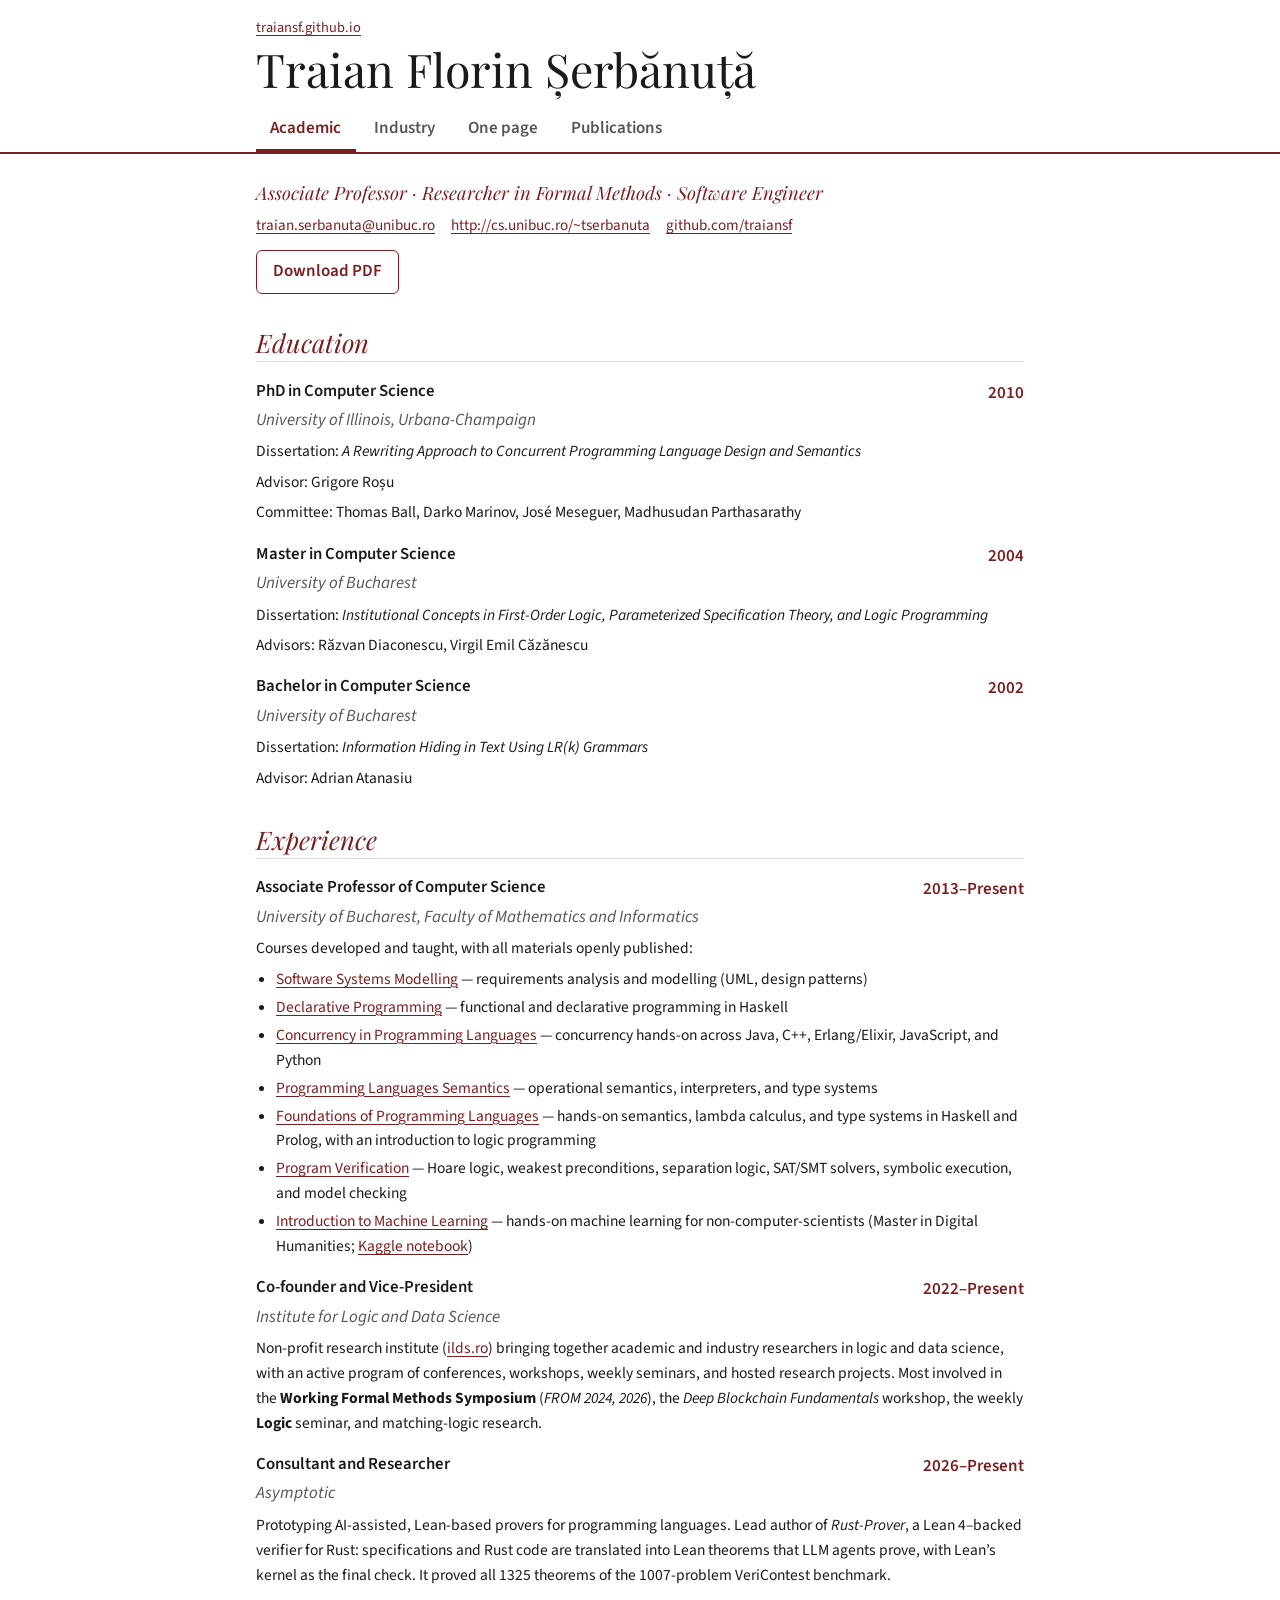
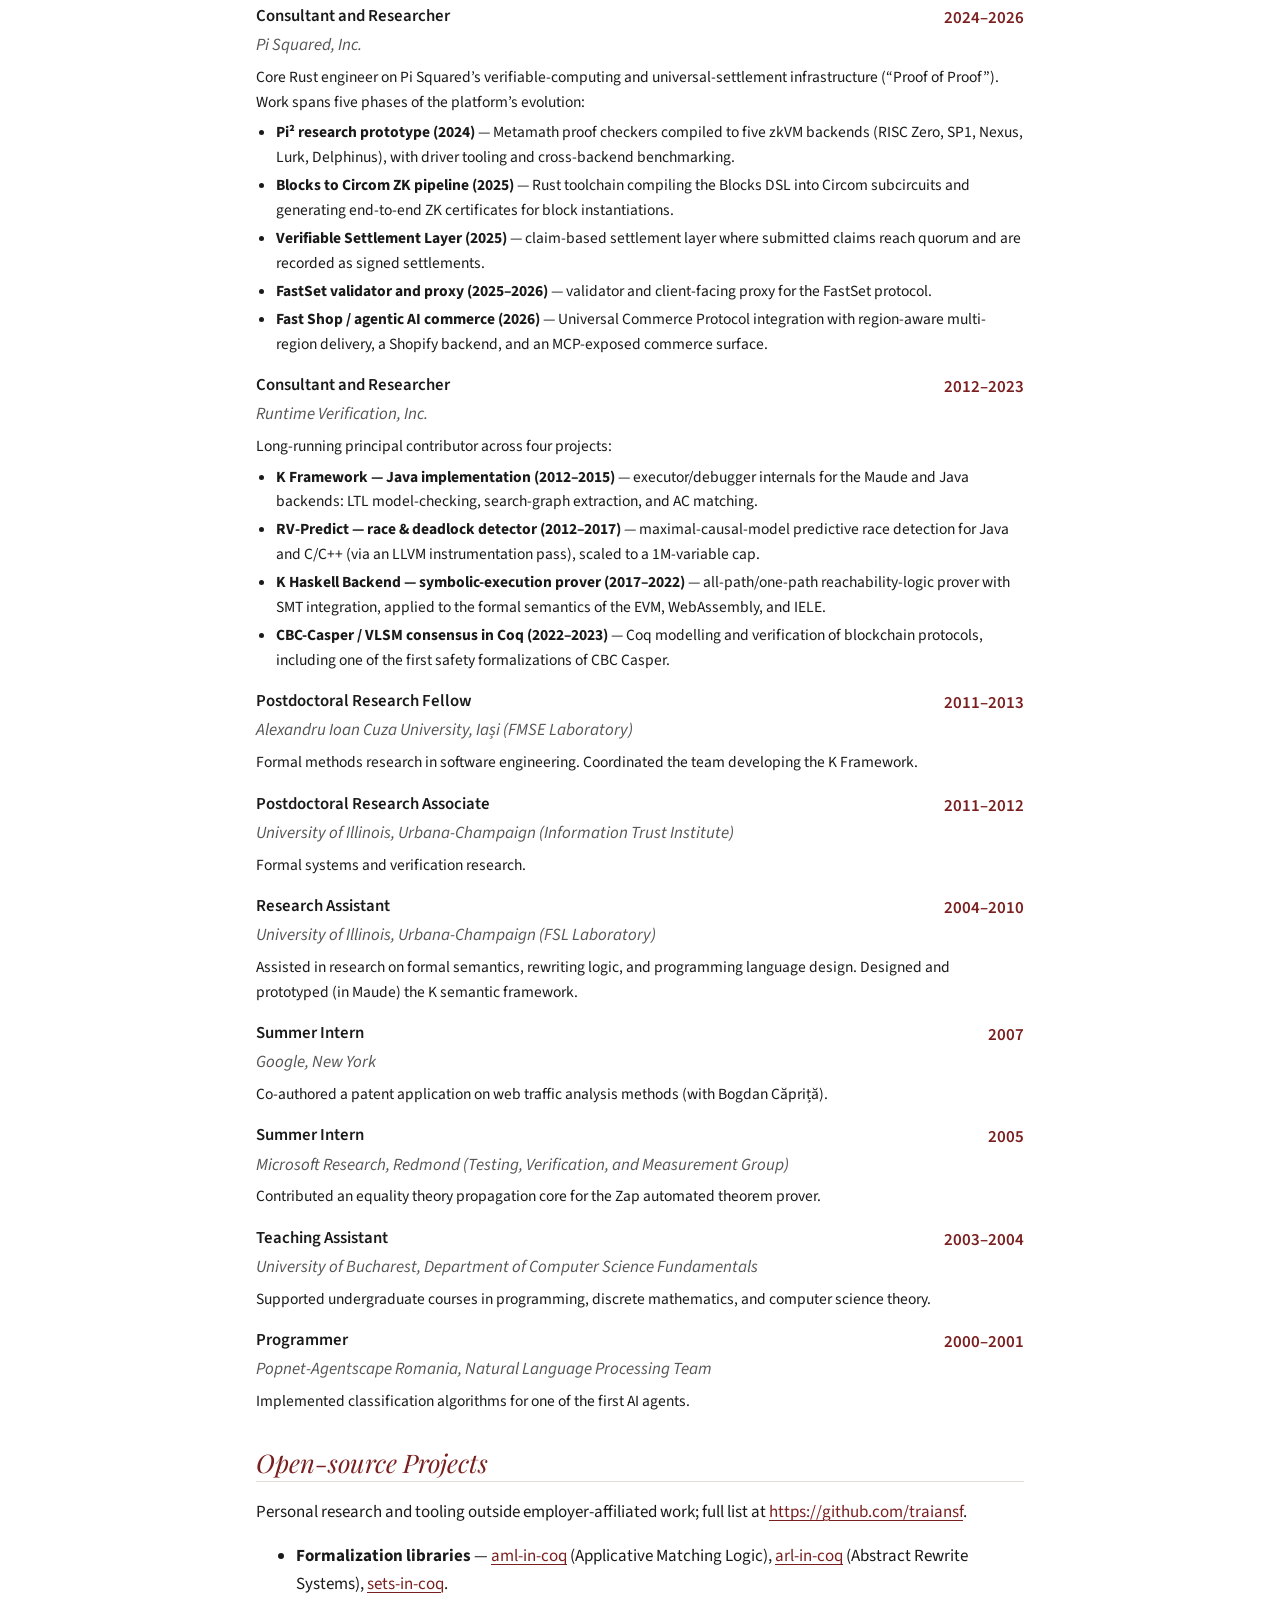
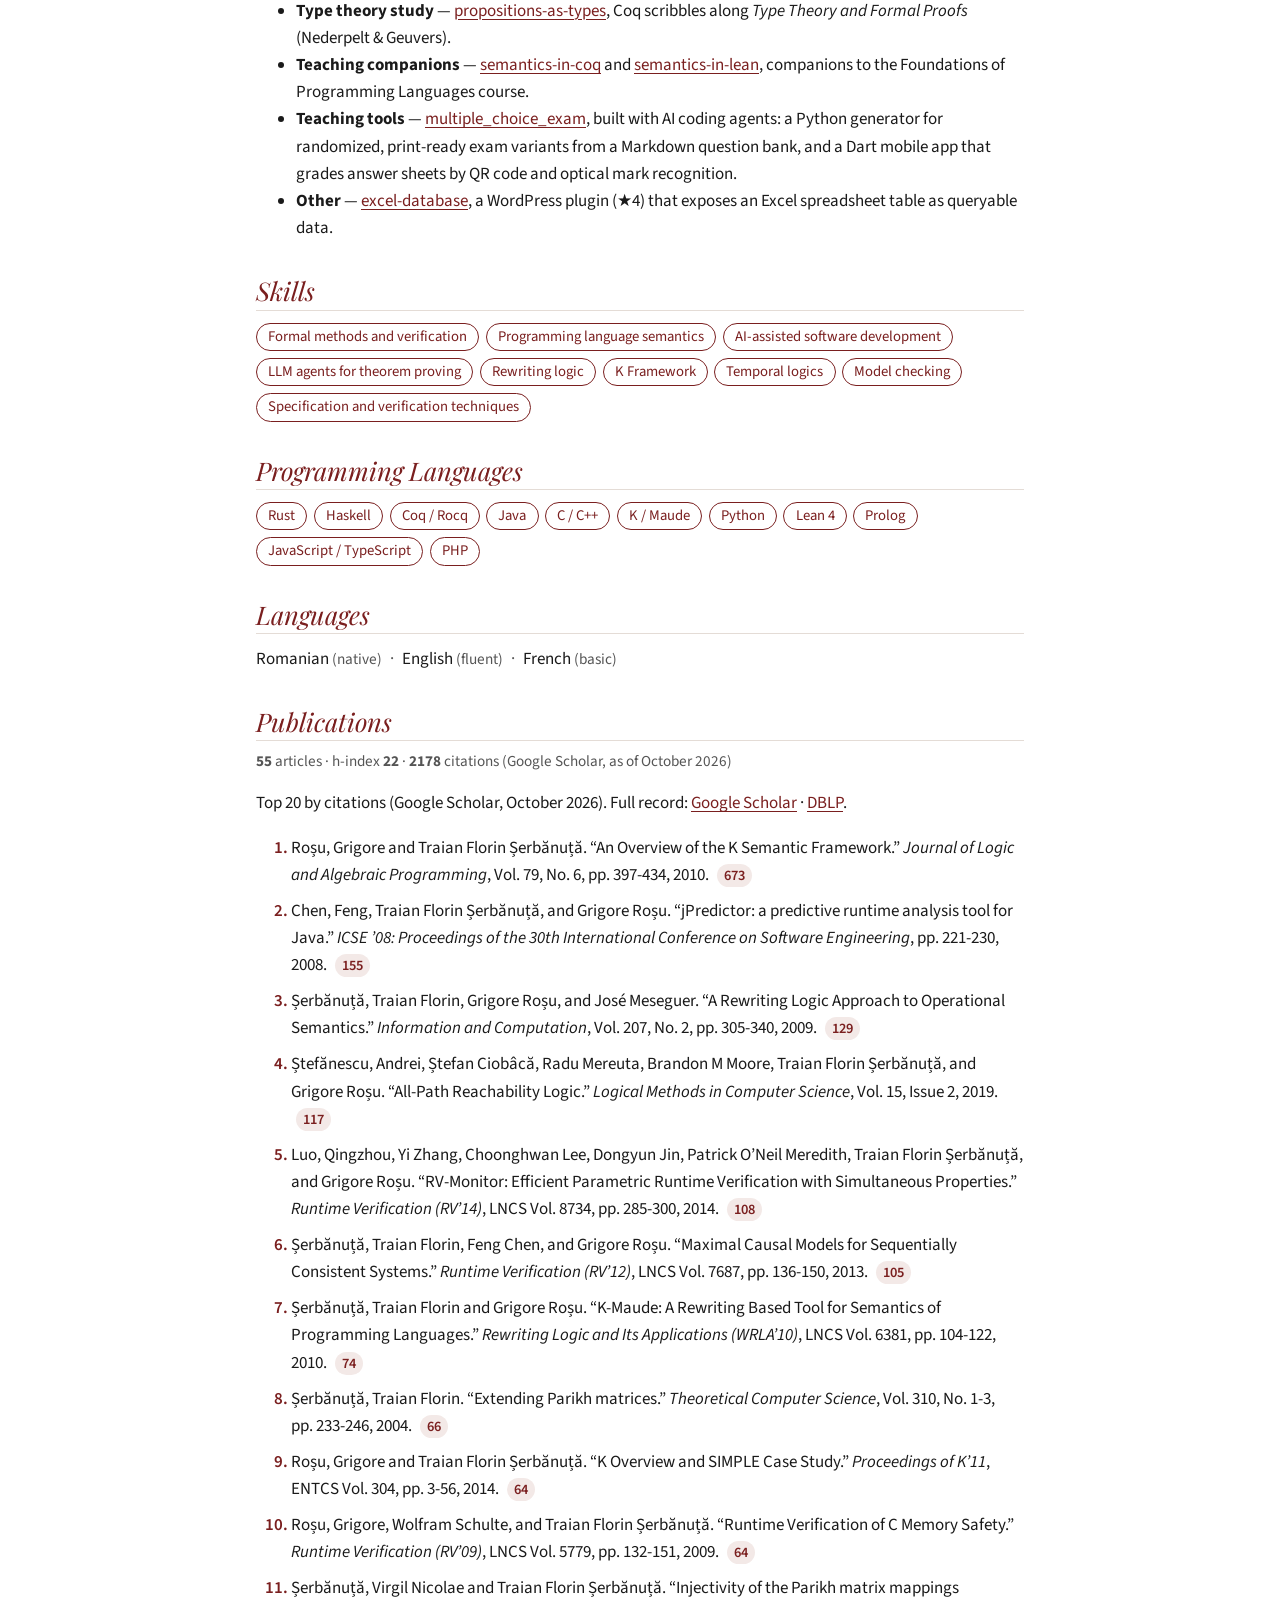
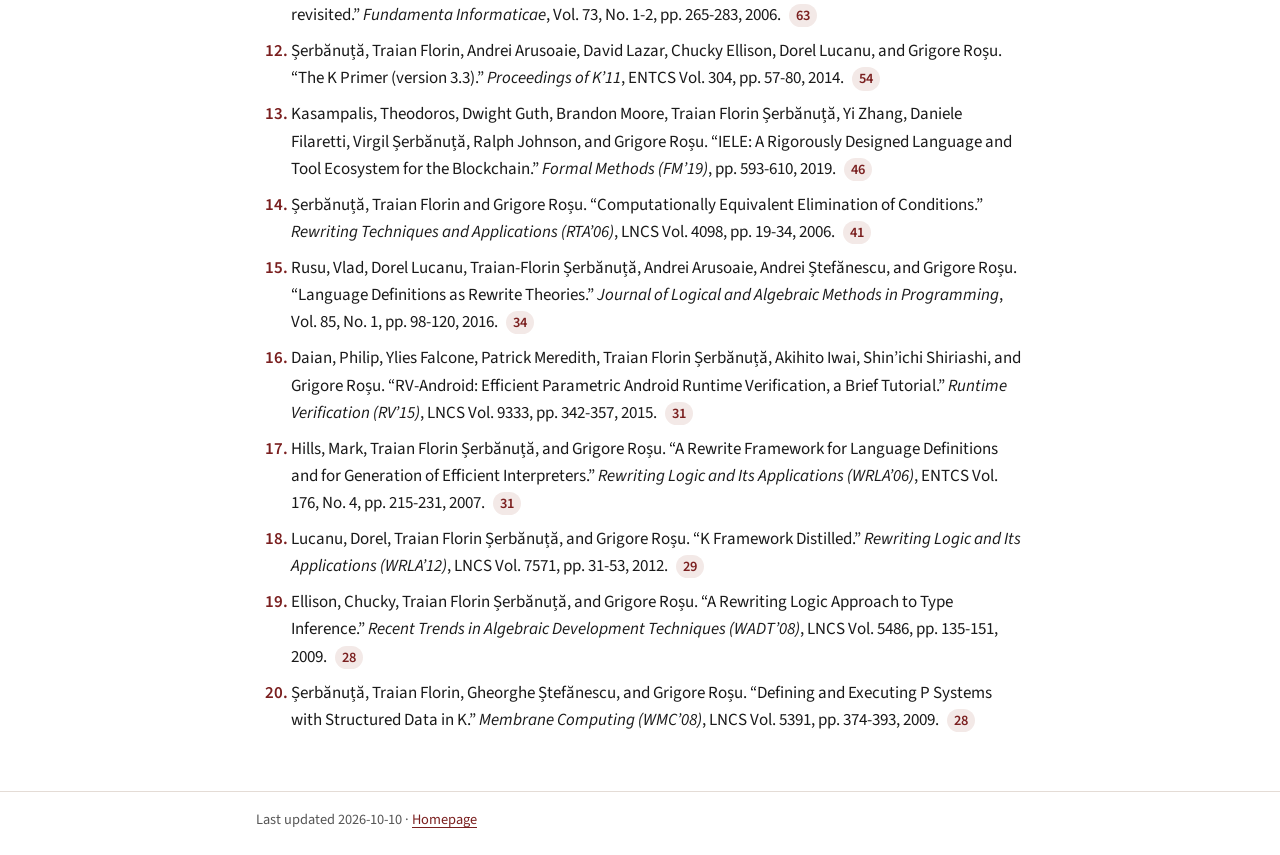
==== commit 6c333ec1: "Rebuild web version; make filter tests pandoc-version tolerant - docs/: regenerate index.html and PD" ====
--- a/docs/index.html
+++ b/docs/index.html
@@ -139,7 +139,6 @@
 href="https://www.kaggle.com/code/traiansf/introduction-to-machine-learning">Kaggle
 notebook</a>)</li>
 </ul>
-<p>Supervise graduate students and serve on departmental committees.</p>
 </div>
 </div>
 <div class="cv-item">
@@ -288,6 +287,37 @@
 </div>
 </div>
 <div class="cv-item">
+<section id="academic-summer-intern" class="cv-head">
+<h3>Summer Intern</h3>
+<div class="cv-org">
+Google, New York
+</div>
+<div class="cv-years">
+2007
+</div>
+</section>
+<div class="cv-detail">
+<p>Co-authored a patent application on web traffic analysis methods
+(with Bogdan Căpriță).</p>
+</div>
+</div>
+<div class="cv-item">
+<section id="academic-summer-intern-1" class="cv-head">
+<h3>Summer Intern</h3>
+<div class="cv-org">
+Microsoft Research, Redmond (Testing, Verification, and Measurement
+Group)
+</div>
+<div class="cv-years">
+2005
+</div>
+</section>
+<div class="cv-detail">
+<p>Contributed an equality theory propagation core for the Zap automated
+theorem prover.</p>
+</div>
+</div>
+<div class="cv-item">
 <section id="academic-teaching-assistant" class="cv-head">
 <h3>Teaching Assistant</h3>
 <div class="cv-org">
@@ -300,37 +330,6 @@
 <div class="cv-detail">
 <p>Supported undergraduate courses in programming, discrete mathematics,
 and computer science theory.</p>
-</div>
-</div>
-<div class="cv-item">
-<section id="academic-summer-intern" class="cv-head">
-<h3>Summer Intern</h3>
-<div class="cv-org">
-Google, New York
-</div>
-<div class="cv-years">
-2007
-</div>
-</section>
-<div class="cv-detail">
-<p>Co-authored a patent application on web traffic analysis methods
-(with Bogdan Căpriță).</p>
-</div>
-</div>
-<div class="cv-item">
-<section id="academic-summer-intern-1" class="cv-head">
-<h3>Summer Intern</h3>
-<div class="cv-org">
-Microsoft Research, Redmond (Testing, Verification, and Measurement
-Group)
-</div>
-<div class="cv-years">
-2005
-</div>
-</section>
-<div class="cv-detail">
-<p>Contributed an equality theory propagation core for the Zap automated
-theorem prover.</p>
 </div>
 </div>
 <div class="cv-item">
@@ -374,9 +373,6 @@
 print-ready exam variants from a Markdown question bank, and a Dart
 mobile app that grades answer sheets by QR code and optical mark
 recognition.</li>
-<li><strong>Schools &amp; events</strong> — <a
-href="https://github.com/traiansf/bucharest-lean-ac">bucharest-lean-ac</a>,
-Bucharest Autumn School materials in Lean 4.</li>
 <li><strong>Other</strong> — <a
 href="https://github.com/traiansf/excel-database">excel-database</a>, a
 WordPress plugin (★4) that exposes an Excel spreadsheet table as
@@ -586,7 +582,6 @@
 &amp; concurrent programming, programming-language semantics, program
 verification, and machine learning — all course materials openly
 published.</p>
-<p>Supervise graduate students and serve on departmental committees.</p>
 </div>
 </div>
 <div class="cv-item">
@@ -703,6 +698,29 @@
 </section>
 </div>
 <div class="cv-item">
+<section id="industry-summer-intern" class="cv-head">
+<h3>Summer Intern</h3>
+<div class="cv-org">
+Google, New York
+</div>
+<div class="cv-years">
+2007
+</div>
+</section>
+</div>
+<div class="cv-item">
+<section id="industry-summer-intern-1" class="cv-head">
+<h3>Summer Intern</h3>
+<div class="cv-org">
+Microsoft Research, Redmond (Testing, Verification, and Measurement
+Group)
+</div>
+<div class="cv-years">
+2005
+</div>
+</section>
+</div>
+<div class="cv-item">
 <section id="industry-teaching-assistant" class="cv-head">
 <h3>Teaching Assistant</h3>
 <div class="cv-org">
@@ -710,29 +728,6 @@
 </div>
 <div class="cv-years">
 2003–2004
-</div>
-</section>
-</div>
-<div class="cv-item">
-<section id="industry-summer-intern" class="cv-head">
-<h3>Summer Intern</h3>
-<div class="cv-org">
-Google, New York
-</div>
-<div class="cv-years">
-2007
-</div>
-</section>
-</div>
-<div class="cv-item">
-<section id="industry-summer-intern-1" class="cv-head">
-<h3>Summer Intern</h3>
-<div class="cv-org">
-Microsoft Research, Redmond (Testing, Verification, and Measurement
-Group)
-</div>
-<div class="cv-years">
-2005
 </div>
 </section>
 </div>
@@ -773,9 +768,6 @@
 print-ready exam variants from a Markdown question bank, and a Dart
 mobile app that grades answer sheets by QR code and optical mark
 recognition.</li>
-<li><strong>Schools &amp; events</strong> — <a
-href="https://github.com/traiansf/bucharest-lean-ac">bucharest-lean-ac</a>,
-Bucharest Autumn School materials in Lean 4.</li>
 <li><strong>Other</strong> — <a
 href="https://github.com/traiansf/excel-database">excel-database</a>, a
 WordPress plugin (★4) that exposes an Excel spreadsheet table as
@@ -1322,7 +1314,7 @@
 </main>
 <footer class="site-footer">
 <div class="wrap">
-<p>Last updated 2026-10-08 · <a href="/">Homepage</a></p>
+<p>Last updated 2026-10-10 · <a href="/">Homepage</a></p>
 </div>
 </footer>
 </body>
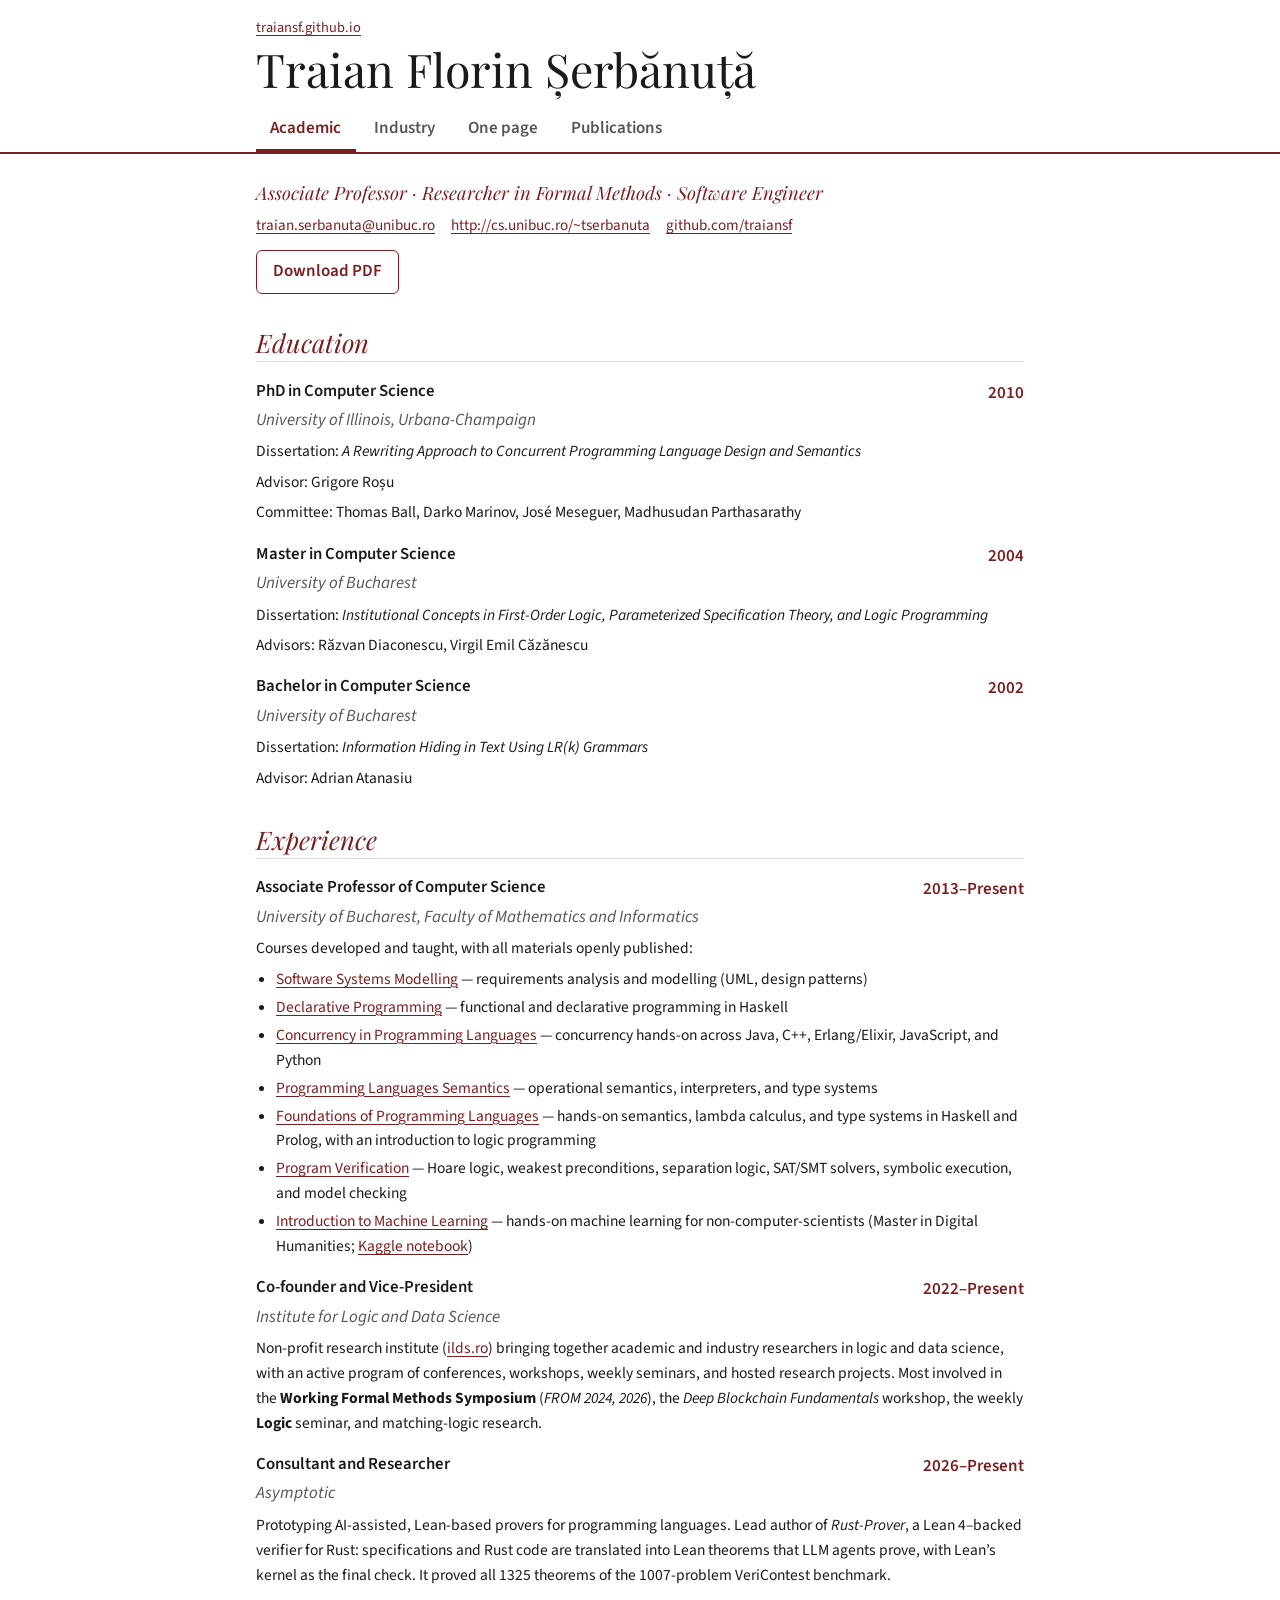
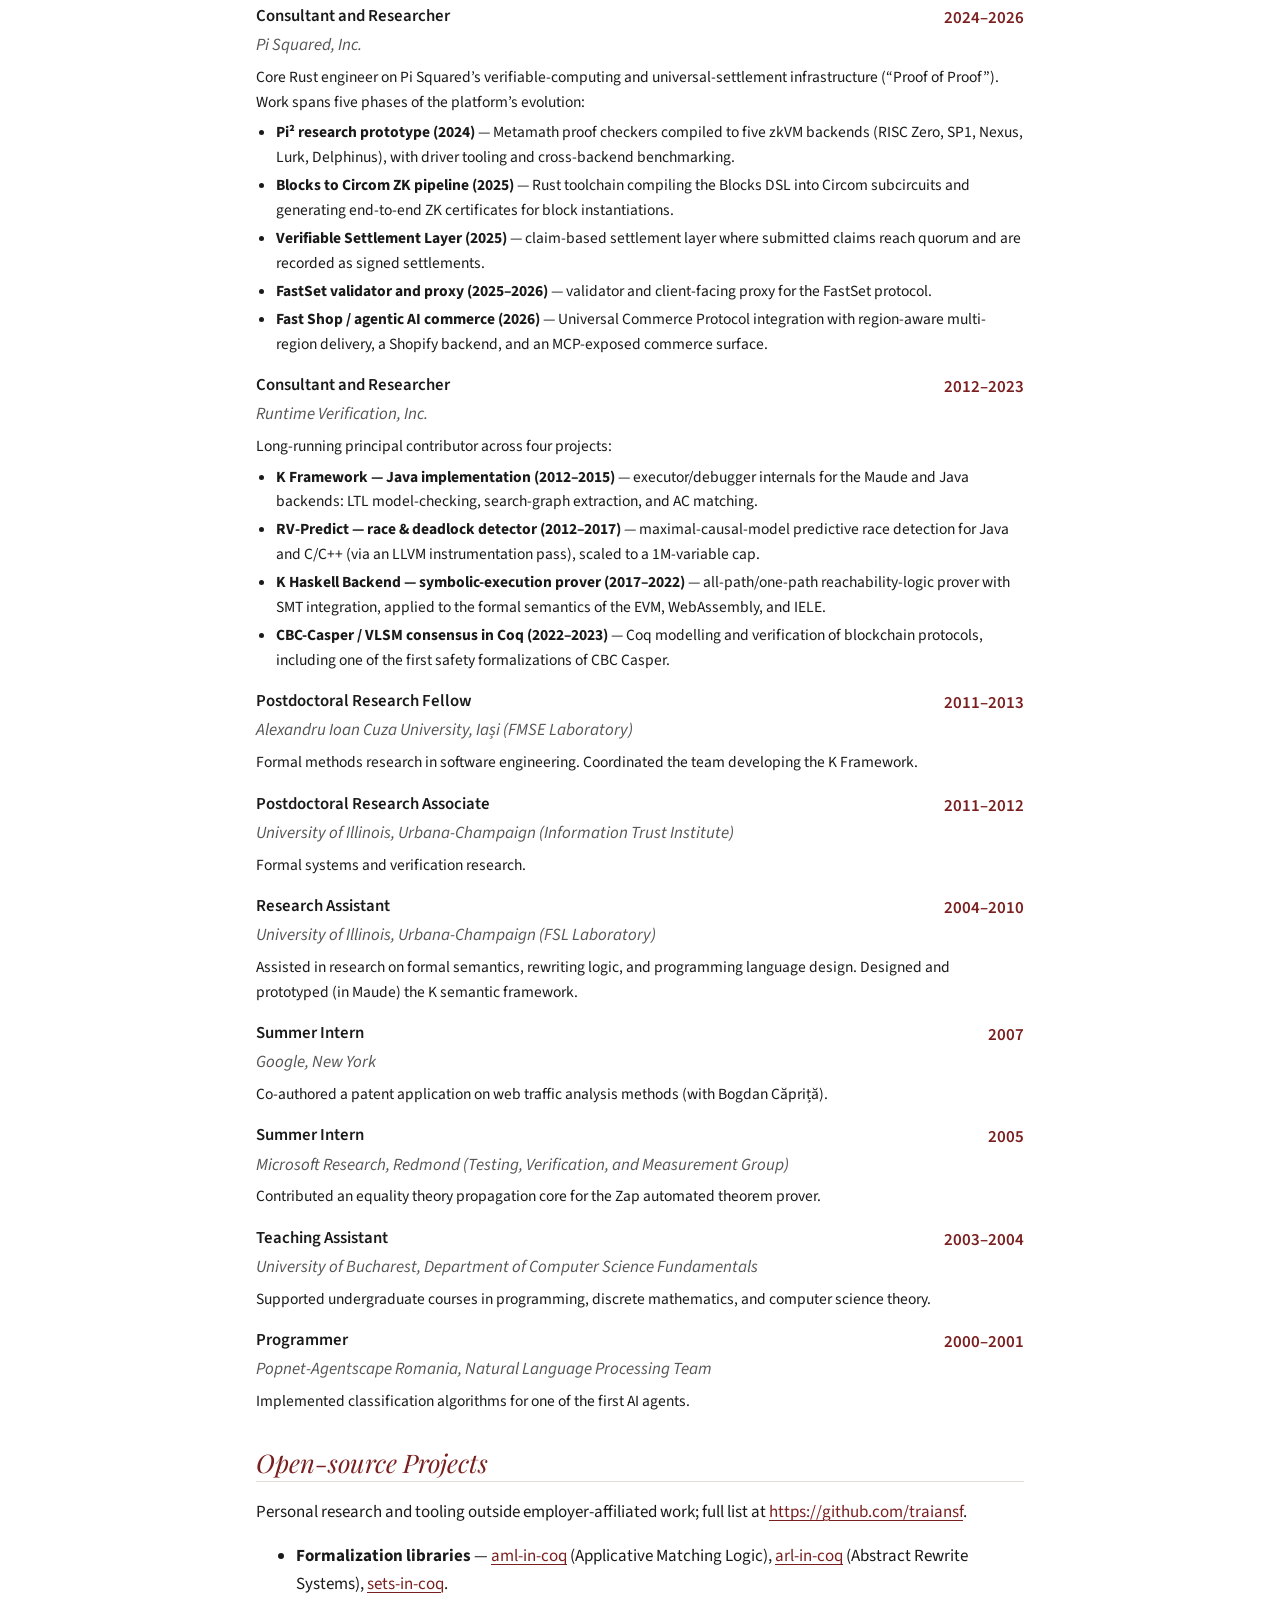
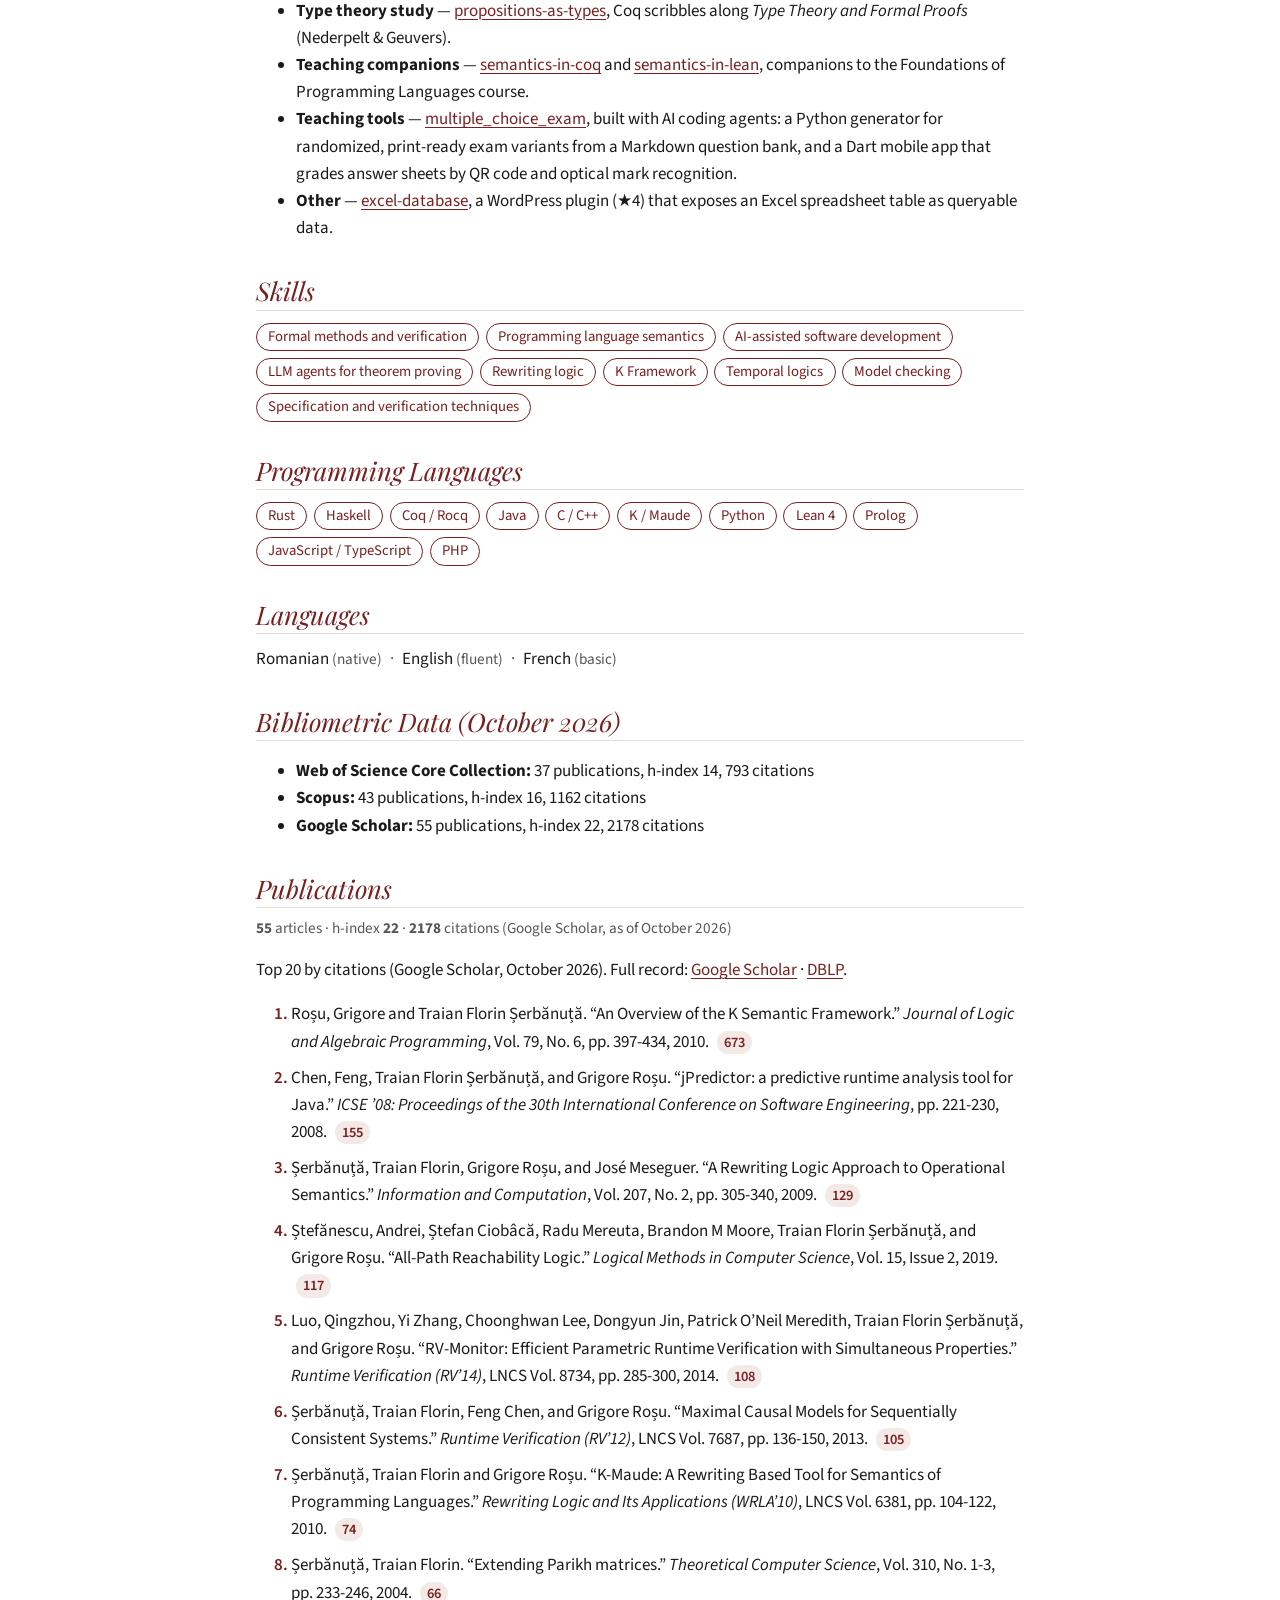
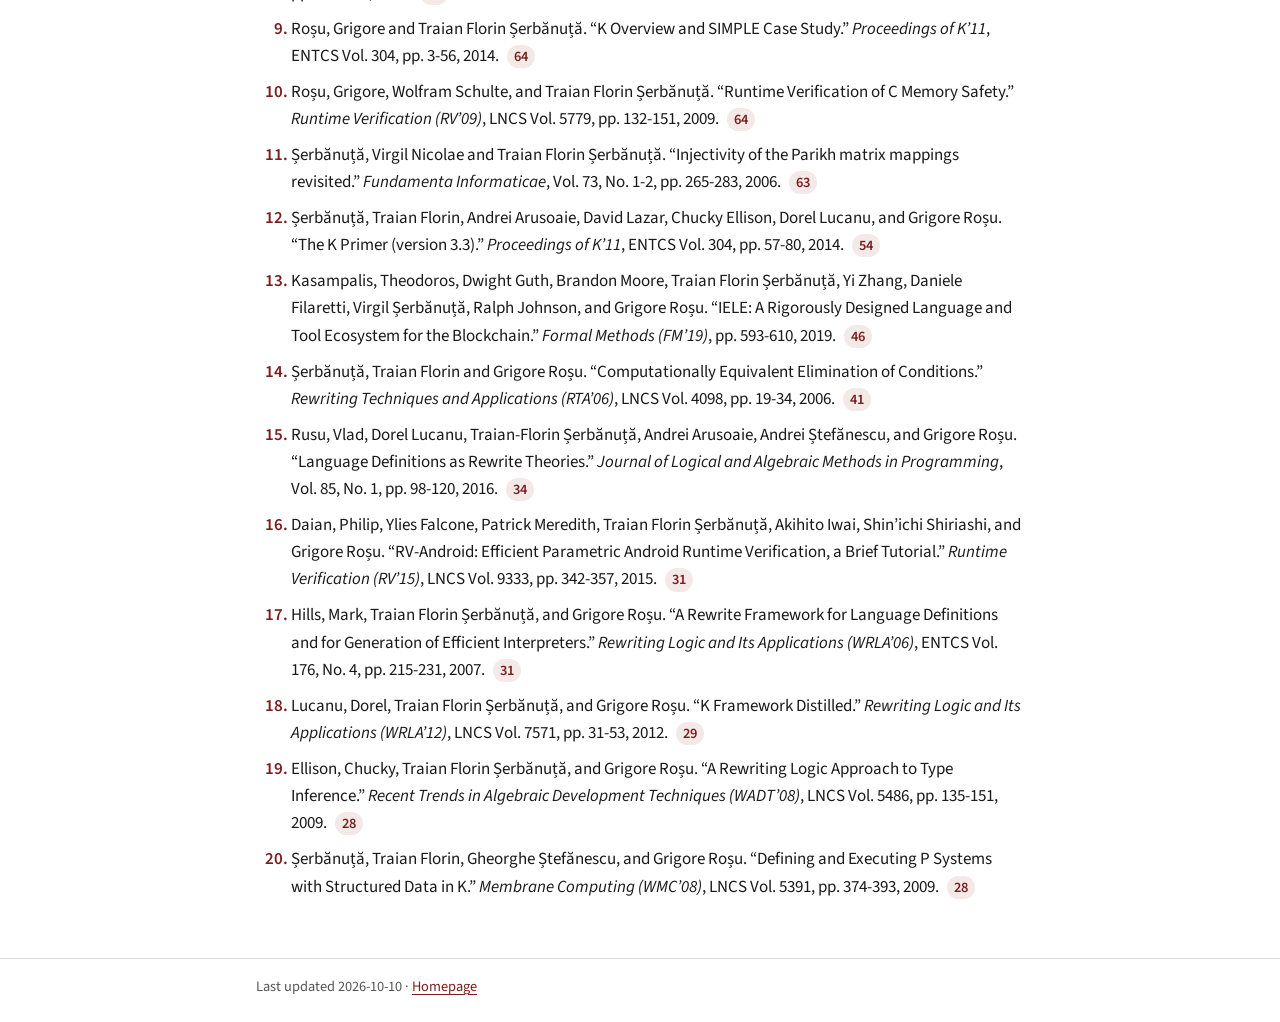
==== commit b21a0f7b: "Add bibliometric data section to the academic CV Web of Science, Scopus and Google Scholar indicator" ====
--- a/docs/index.html
+++ b/docs/index.html
@@ -416,6 +416,16 @@
 <li>French <span class="qual">(basic)</span></li>
 </ul>
 </div>
+<h2 id="academic-bibliometric-data-october-2026">Bibliometric Data
+(October 2026)</h2>
+<ul>
+<li><strong>Web of Science Core Collection:</strong> 37 publications,
+h-index 14, 793 citations</li>
+<li><strong>Scopus:</strong> 43 publications, h-index 16, 1162
+citations</li>
+<li><strong>Google Scholar:</strong> 55 publications, h-index 22, 2178
+citations</li>
+</ul>
 <h2 id="academic-publications">Publications</h2>
 <div class="section-stats">
 <p><strong>55</strong> articles · h-index <strong>22</strong> ·
